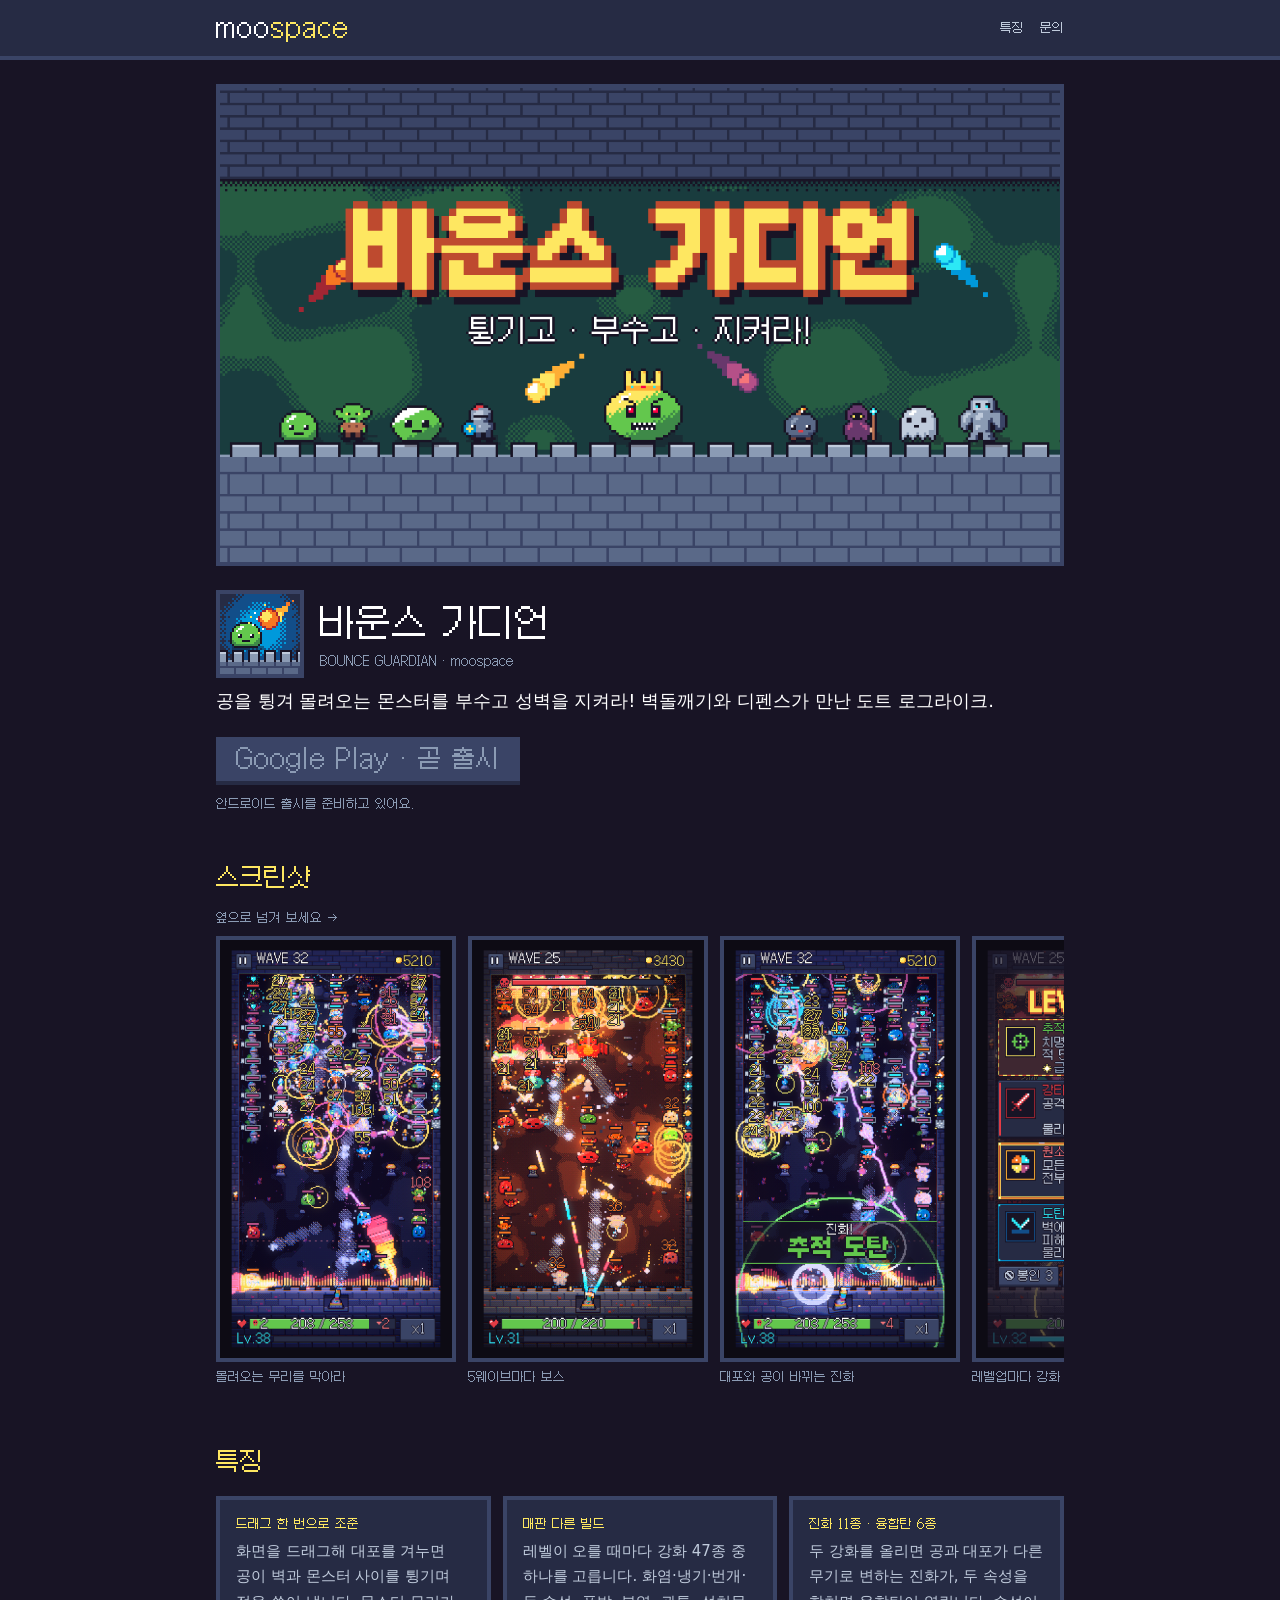
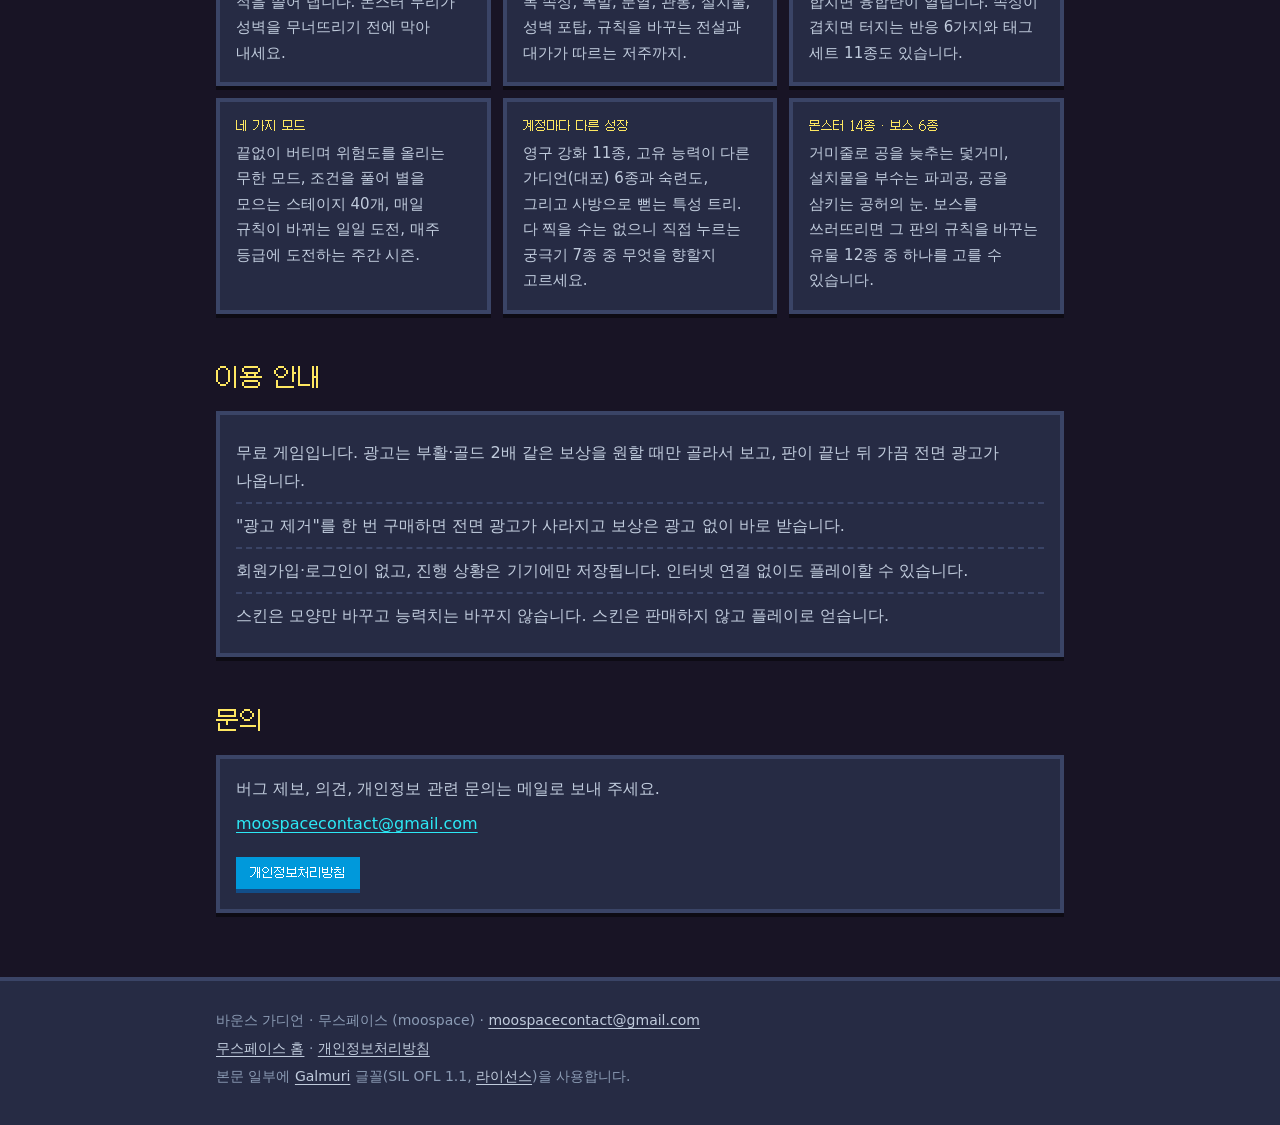
==== bounce-guardian/index.html @ c6a9579c "moospace site: studio home, Bounce Guardian page, privacy policy, app-ads.txt" ====
<!doctype html>
<html lang="ko">
<head>
<meta charset="utf-8">
<meta name="viewport" content="width=device-width, initial-scale=1">
<title>바운스 가디언 · 벽돌깨기 + 디펜스 도트 로그라이크</title>
<meta name="description" content="공을 튕겨 몰려오는 몬스터를 부수고 성벽을 지켜라! 벽돌깨기와 디펜스가 만난 도트 로그라이크.">
<meta name="theme-color" content="#181425">
<link rel="canonical" href="https://moul93.github.io/bounce-guardian/">
<link rel="icon" type="image/png" href="/assets/favicon.png">
<link rel="apple-touch-icon" href="/assets/apple-touch-icon.png">
<link rel="preload" href="/fonts/Galmuri11.woff2" as="font" type="font/woff2" crossorigin>
<link rel="stylesheet" href="/assets/site.css">
<meta property="og:type" content="website">
<meta property="og:site_name" content="moospace">
<meta property="og:title" content="바운스 가디언">
<meta property="og:description" content="공을 튕겨 몰려오는 몬스터를 부수고 성벽을 지켜라! 벽돌깨기와 디펜스가 만난 도트 로그라이크.">
<meta property="og:url" content="https://moul93.github.io/bounce-guardian/">
<meta property="og:image" content="https://moul93.github.io/bounce-guardian/img/graphic.png">
<meta property="og:image:width" content="1024">
<meta property="og:image:height" content="578">
<meta property="og:image:alt" content="바운스 가디언 대표 이미지">
<meta property="og:locale" content="ko_KR">
<meta name="twitter:card" content="summary_large_image">
</head>
<body>
<header class="site-head">
  <div class="wrap">
    <a class="brand" href="/">moo<span>space</span></a>
    <nav class="site-nav" aria-label="사이트">
      <a href="#features">특징</a>
      <a href="#contact">문의</a>
    </nav>
  </div>
</header>

<main class="wrap">
  <section class="game-hero">
    <img class="banner" src="img/graphic.png" width="1024" height="578" alt="바운스 가디언: 튕기고 · 부수고 · 지켜라! 성벽 위로 슬라임 킹과 몬스터들이 몰려온다">
    <div class="title-row">
      <img class="pixel" src="/assets/favicon.png" width="80" height="80" alt="">
      <div>
        <h1>바운스 가디언</h1>
        <p class="sub">BOUNCE GUARDIAN · moospace</p>
      </div>
    </div>
    <p class="lead">공을 튕겨 몰려오는 몬스터를 부수고 성벽을 지켜라! 벽돌깨기와 디펜스가 만난 도트 로그라이크.</p>

    <div class="btn-row">
      <!-- Google Play: when the store page is live, replace this <span> with
           <a class="btn" href="https://play.google.com/store/apps/details?id=com.moospace.bounceguardian">Google Play에서 받기</a>
           and remove the "곧 출시" note below. -->
      <span class="btn" aria-disabled="true">Google Play · 곧 출시</span>
    </div>
    <p class="store-note">안드로이드 출시를 준비하고 있어요.</p>
  </section>

  <section aria-labelledby="shots-title">
    <h2 id="shots-title">스크린샷</h2>
    <p class="shots-hint">옆으로 넘겨 보세요 →</p>
    <div class="shots">
      <figure><img src="img/shot-1-battle.png" width="720" height="1280" alt="32웨이브 전투: 융합탄과 설치물, 화염 방사기가 몬스터 무리를 막는다"><figcaption>몰려오는 무리를 막아라</figcaption></figure>
      <figure><img src="img/shot-2-boss.png" width="720" height="1280" alt="보스전: 용암 드레이크와 3연장포"><figcaption>5웨이브마다 보스</figcaption></figure>
      <figure><img src="img/shot-7-evolution.png" width="720" height="1280" alt="진화 획득 연출" loading="lazy"><figcaption>대포와 공이 바뀌는 진화</figcaption></figure>
      <figure><img src="img/shot-3-levelup.png" width="720" height="1280" alt="레벨업 강화 카드: 진화·전설·희귀" loading="lazy"><figcaption>레벨업마다 강화 선택</figcaption></figure>
      <figure><img src="img/shot-4-tree.png" width="720" height="1280" alt="특성 트리 화면" loading="lazy"><figcaption>방향을 고르는 특성 트리</figcaption></figure>
      <figure><img src="img/shot-5-stages.png" width="720" height="1280" alt="스테이지 목록 화면" loading="lazy"><figcaption>스테이지 40개</figcaption></figure>
      <figure><img src="img/shot-8-guardian.png" width="720" height="1280" alt="가디언 목록 화면" loading="lazy"><figcaption>가디언 6종</figcaption></figure>
      <figure><img src="img/shot-6-home.png" width="720" height="1280" alt="홈 화면" loading="lazy"><figcaption>홈</figcaption></figure>
    </div>
  </section>

  <section id="features" aria-labelledby="features-title">
    <h2 id="features-title">특징</h2>
    <div class="features">
      <div class="panel">
        <h3>드래그 한 번으로 조준</h3>
        <p>화면을 드래그해 대포를 겨누면 공이 벽과 몬스터 사이를 튕기며 적을 쓸어 냅니다. 몬스터 무리가 성벽을 무너뜨리기 전에 막아 내세요.</p>
      </div>
      <div class="panel">
        <h3>매판 다른 빌드</h3>
        <p>레벨이 오를 때마다 강화 47종 중 하나를 고릅니다. 화염·냉기·번개·독 속성, 폭발, 분열, 관통, 설치물, 성벽 포탑, 규칙을 바꾸는 전설과 대가가 따르는 저주까지.</p>
      </div>
      <div class="panel">
        <h3>진화 11종 · 융합탄 6종</h3>
        <p>두 강화를 올리면 공과 대포가 다른 무기로 변하는 진화가, 두 속성을 합치면 융합탄이 열립니다. 속성이 겹치면 터지는 반응 6가지와 태그 세트 11종도 있습니다.</p>
      </div>
      <div class="panel">
        <h3>네 가지 모드</h3>
        <p>끝없이 버티며 위험도를 올리는 무한 모드, 조건을 풀어 별을 모으는 스테이지 40개, 매일 규칙이 바뀌는 일일 도전, 매주 등급에 도전하는 주간 시즌.</p>
      </div>
      <div class="panel">
        <h3>계정마다 다른 성장</h3>
        <p>영구 강화 11종, 고유 능력이 다른 가디언(대포) 6종과 숙련도, 그리고 사방으로 뻗는 특성 트리. 다 찍을 수는 없으니 직접 누르는 궁극기 7종 중 무엇을 향할지 고르세요.</p>
      </div>
      <div class="panel">
        <h3>몬스터 14종 · 보스 6종</h3>
        <p>거미줄로 공을 늦추는 덫거미, 설치물을 부수는 파괴공, 공을 삼키는 공허의 눈. 보스를 쓰러뜨리면 그 판의 규칙을 바꾸는 유물 12종 중 하나를 고를 수 있습니다.</p>
      </div>
    </div>

    <h2>이용 안내</h2>
    <div class="panel">
      <ul class="facts">
        <li>무료 게임입니다. 광고는 부활·골드 2배 같은 보상을 원할 때만 골라서 보고, 판이 끝난 뒤 가끔 전면 광고가 나옵니다.</li>
        <li>"광고 제거"를 한 번 구매하면 전면 광고가 사라지고 보상은 광고 없이 바로 받습니다.</li>
        <li>회원가입·로그인이 없고, 진행 상황은 기기에만 저장됩니다. 인터넷 연결 없이도 플레이할 수 있습니다.</li>
        <li>스킨은 모양만 바꾸고 능력치는 바꾸지 않습니다. 스킨은 판매하지 않고 플레이로 얻습니다.</li>
      </ul>
    </div>
  </section>

  <section id="contact" aria-labelledby="contact-title">
    <h2 id="contact-title">문의</h2>
    <div class="panel">
      <p style="margin:0">버그 제보, 의견, 개인정보 관련 문의는 메일로 보내 주세요.</p>
      <p style="margin:8px 0 0"><a href="mailto:moospacecontact@gmail.com">moospacecontact@gmail.com</a></p>
      <div class="btn-row">
        <a class="btn blue small" href="privacy.html">개인정보처리방침</a>
      </div>
    </div>
  </section>
</main>

<footer class="site-foot">
  <div class="wrap">
    <p>바운스 가디언 · 무스페이스 (moospace) · <a href="mailto:moospacecontact@gmail.com">moospacecontact@gmail.com</a></p>
    <p><a href="/">무스페이스 홈</a> · <a href="privacy.html">개인정보처리방침</a></p>
    <p>본문 일부에 <a href="https://github.com/quiple/galmuri">Galmuri</a> 글꼴(SIL OFL 1.1, <a href="/fonts/OFL.txt">라이선스</a>)을 사용합니다.</p>
  </div>
</footer>
</body>
</html>
---- assets/site.css ----
/* moospace site: one stylesheet for every page.
   Colours are from the Endesga 32 palette the games use (src/gfx/sprites.ts PAL).
   Galmuri11 is a 12px bitmap design: use it at 12 / 24 / 36px so its pixels stay on the grid. */

@font-face {
  font-family: 'Galmuri11';
  src: url('/fonts/Galmuri11.woff2') format('woff2');
  font-weight: 400;
  font-display: swap;
}

:root {
  color-scheme: dark;
  --ink: #181425;      /* K */
  --panel: #262b44;    /* k */
  --edge: #3a4466;     /* n */
  --dim: #8b9bb4;      /* s */
  --text: #c0cbdc;     /* l */
  --white: #ffffff;    /* W */
  --gold: #fee761;     /* Y */
  --orange: #feae34;   /* y */
  --rust: #be4a2f;     /* o */
  --cyan: #2ce8f5;     /* T */
  --blue: #0099db;     /* B */
  --navy: #124e89;     /* b */
  --green: #63c74d;    /* G */
  --pixel: 'Galmuri11', ui-monospace, monospace;
  --body: system-ui, -apple-system, 'Segoe UI', 'Apple SD Gothic Neo', 'Malgun Gothic', sans-serif;
}

* { box-sizing: border-box; }

html { -webkit-text-size-adjust: 100%; }

body {
  margin: 0;
  background: var(--ink);
  color: var(--text);
  font: 16px/1.7 var(--body);
  word-break: keep-all;
  overflow-wrap: anywhere;
}

img { max-width: 100%; height: auto; }
/* Only for images drawn at a whole multiple of their pixel grid (icons). Screenshots and banners
   are shown smaller than their files, where nearest-neighbour sampling would chew up the pixels. */
.pixel, img.pixel { image-rendering: pixelated; image-rendering: crisp-edges; }

a { color: var(--cyan); text-underline-offset: 3px; }
a:hover { color: var(--white); }
a:focus-visible, .btn:focus-visible { outline: 2px solid var(--gold); outline-offset: 2px; }

.wrap { max-width: 880px; margin: 0 auto; padding: 0 16px; }

/* ---- header / footer */
.site-head {
  border-bottom: 4px solid var(--edge);
  background: var(--panel);
}
.site-head .wrap { display: flex; align-items: center; justify-content: space-between; gap: 12px; height: 56px; }
.brand { font: 24px/1 var(--pixel); color: var(--white); text-decoration: none; letter-spacing: 1px; }
.brand span { color: var(--gold); }
.site-nav { display: flex; gap: 16px; font: 12px/1 var(--pixel); }
.site-nav a { color: var(--text); text-decoration: none; }
.site-nav a:hover { color: var(--gold); }

.site-foot {
  margin-top: 64px;
  border-top: 4px solid var(--edge);
  background: var(--panel);
  padding: 24px 0 32px;
  font-size: 14px;
  color: var(--dim);
}
.site-foot p { margin: 4px 0; }
.site-foot a { color: var(--text); }

/* ---- headings */
h1, h2, h3, .pixel-text { font-family: var(--pixel); font-weight: 400; line-height: 1.4; }
h1 { font-size: 36px; color: var(--white); margin: 0 0 8px; }
h2 { font-size: 24px; color: var(--gold); margin: 48px 0 16px; }
h3 { font-size: 24px; color: var(--white); margin: 0 0 8px; }
@media (max-width: 420px) { h1 { font-size: 24px; } }

.lead { font-size: 18px; color: var(--white); margin: 8px 0 0; }
.muted { color: var(--dim); }

/* ---- panels: square corners with a stepped pixel edge */
.panel {
  background: var(--panel);
  border: 4px solid var(--edge);
  box-shadow: 0 4px 0 0 #0d0b14;
  padding: 16px;
}

/* ---- buttons, like the game's (flat colour, darker bottom edge) */
.btn {
  display: inline-flex; align-items: center; justify-content: center; gap: 8px;
  min-height: 48px; padding: 0 20px;
  font: 12px/1 var(--pixel); font-size: 24px;
  color: var(--ink); background: var(--orange);
  border: 0; border-bottom: 4px solid var(--rust);
  text-decoration: none;
}
.btn:hover { color: var(--ink); filter: brightness(1.08); }
.btn.blue { background: var(--blue); color: var(--white); border-bottom-color: var(--navy); }
.btn.small { font-size: 12px; min-height: 36px; padding: 0 14px; }
.btn[aria-disabled='true'] { background: var(--edge); color: var(--dim); border-bottom-color: #262b44; cursor: default; filter: none; }
.btn-row { display: flex; flex-wrap: wrap; gap: 12px; margin-top: 20px; }

/* ---- studio home */
.hero-studio { padding: 48px 0 8px; }
.games { display: grid; gap: 16px; grid-template-columns: repeat(auto-fill, minmax(min(100%, 340px), 1fr)); }
.game-card { display: flex; flex-direction: column; padding: 0; text-decoration: none; color: var(--text); }
.game-card:hover { border-color: var(--blue); color: var(--text); }
.game-card img { display: block; width: 100%; aspect-ratio: 1024 / 578; object-fit: cover; border-bottom: 4px solid var(--edge); }
.game-card .body { padding: 14px 16px 16px; }
.game-card h3 { margin-bottom: 4px; }
.game-card p { margin: 0; font-size: 15px; }
.tag { display: inline-block; margin-top: 10px; font: 12px/1 var(--pixel); color: var(--ink); background: var(--green); padding: 4px 6px; }

/* ---- game page */
.game-hero { padding: 24px 0 0; }
.game-hero .banner { display: block; width: 100%; border: 4px solid var(--edge); }
.title-row { display: flex; align-items: center; gap: 16px; margin-top: 24px; }
.title-row img { width: 88px; height: 88px; border: 4px solid var(--edge); flex: none; }
.title-row h1 { margin: 0; }
.title-row .sub { font: 12px/1.4 var(--pixel); color: var(--dim); margin: 4px 0 0; }

.store-note { font: 12px/1.6 var(--pixel); color: var(--dim); margin: 10px 0 0; }

.shots {
  display: grid; grid-auto-flow: column; grid-auto-columns: min(62%, 240px);
  gap: 12px; overflow-x: auto; padding: 4px 0 12px;
  scroll-snap-type: x mandatory; -webkit-overflow-scrolling: touch;
}
.shots figure { margin: 0; scroll-snap-align: start; }
.shots img { display: block; width: 100%; aspect-ratio: 720 / 1280; border: 4px solid var(--edge); background: var(--panel); }
.shots figcaption { font: 12px/1.5 var(--pixel); color: var(--dim); margin-top: 6px; }
.shots-hint { font: 12px/1 var(--pixel); color: var(--dim); margin: 0 0 8px; }

.features { display: grid; gap: 12px; grid-template-columns: repeat(auto-fill, minmax(min(100%, 260px), 1fr)); }
.features .panel h3 { font-size: 12px; color: var(--gold); margin-bottom: 6px; }
.features .panel p { margin: 0; font-size: 15px; }

.facts { margin: 0; padding: 0; list-style: none; }
.facts li { padding: 8px 0; border-bottom: 2px dashed var(--edge); }
.facts li:last-child { border-bottom: 0; }

/* ---- documents (privacy policy) */
.doc { max-width: 720px; }
.doc h1 { font-size: 24px; margin-top: 40px; }
.doc h2 { font-size: 16px; font-family: var(--body); font-weight: 700; color: var(--white); margin: 32px 0 8px; }
.doc .meta { color: var(--dim); font-size: 14px; }
.doc hr { border: 0; border-top: 4px solid var(--edge); margin: 48px 0; }
.doc ul { padding-left: 1.3em; }
.crumb { font: 12px/1 var(--pixel); margin: 24px 0 0; }
.crumb a { color: var(--dim); text-decoration: none; }
.crumb a:hover { color: var(--gold); }

/* ---- 404 */
.lost { text-align: center; padding: 72px 0 24px; }
.lost .big { font: 36px/1 var(--pixel); color: var(--gold); font-size: 72px; margin: 0; }
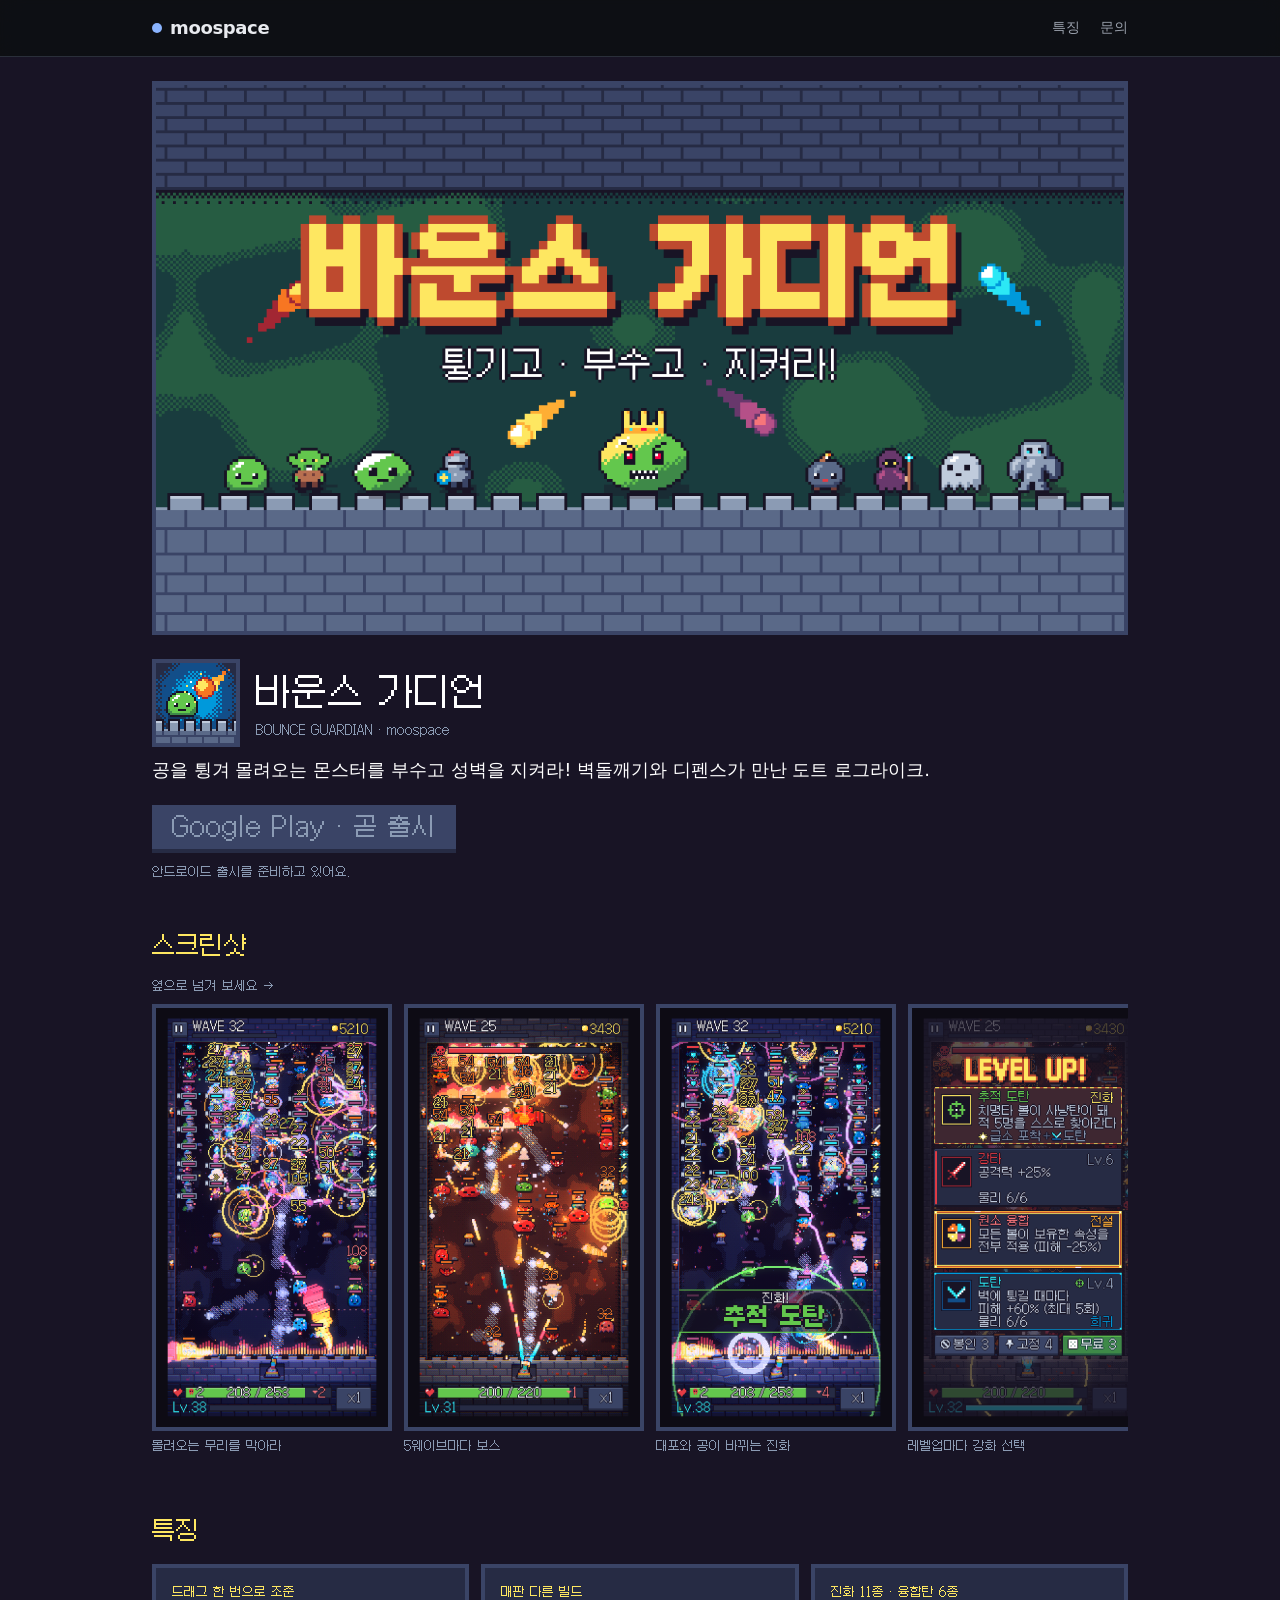
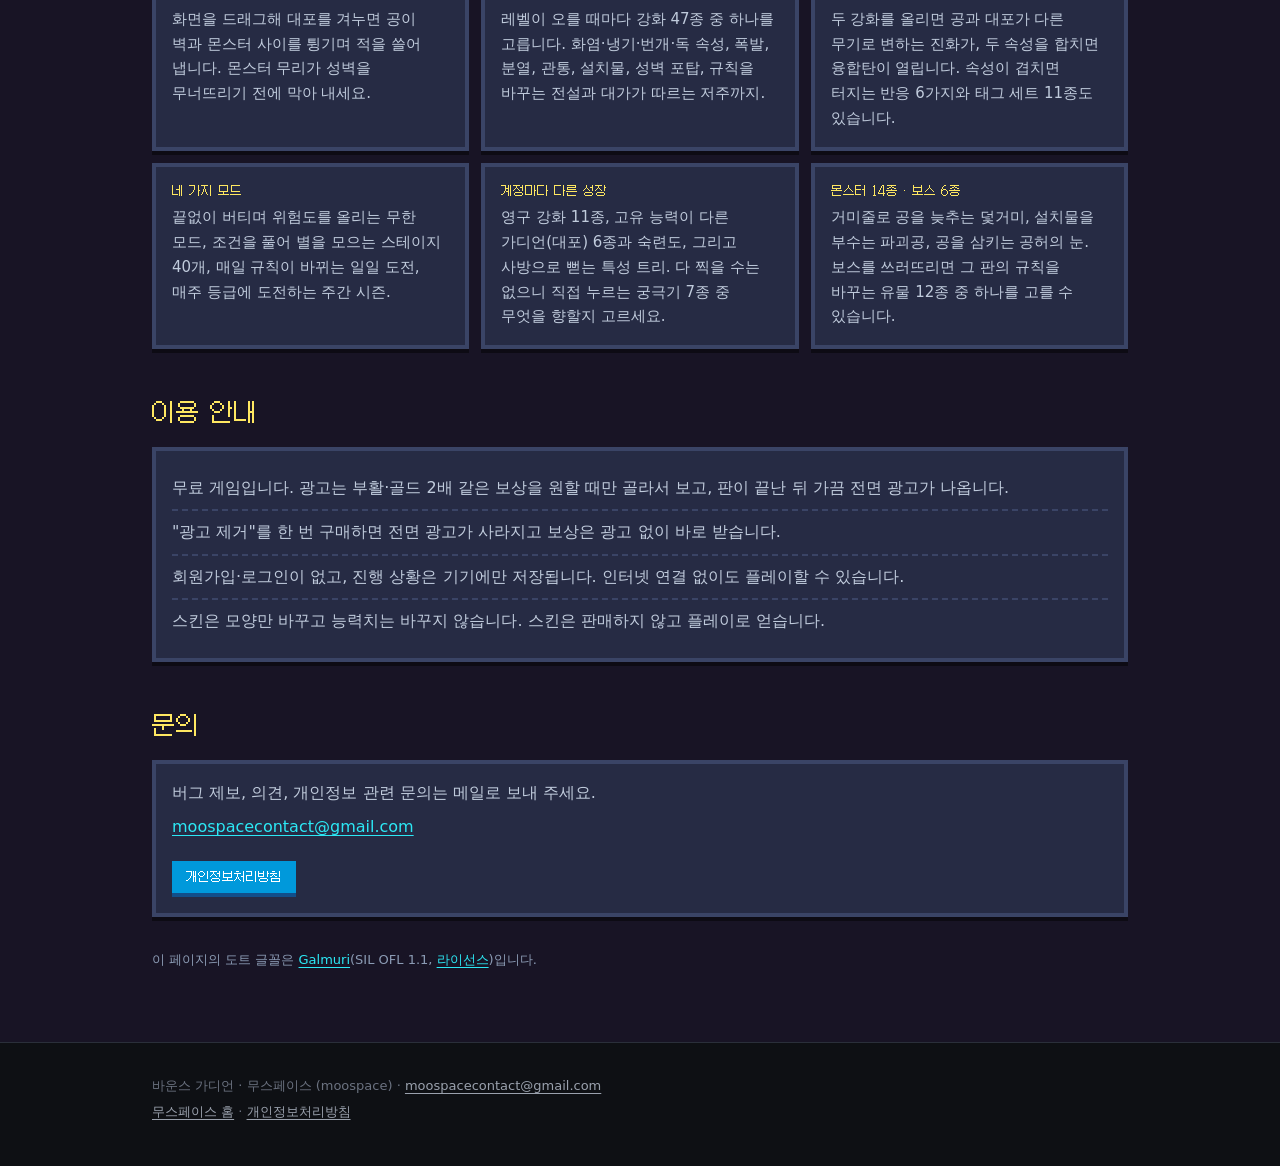
==== commit 951e62c5: "Neutral studio home; Bounce Guardian keeps its pixel style (game.css)" ====
--- a/bounce-guardian/index.html
+++ b/bounce-guardian/index.html
@@ -7,10 +7,11 @@
 <meta name="description" content="공을 튕겨 몰려오는 몬스터를 부수고 성벽을 지켜라! 벽돌깨기와 디펜스가 만난 도트 로그라이크.">
 <meta name="theme-color" content="#181425">
 <link rel="canonical" href="https://moul93.github.io/bounce-guardian/">
-<link rel="icon" type="image/png" href="/assets/favicon.png">
-<link rel="apple-touch-icon" href="/assets/apple-touch-icon.png">
-<link rel="preload" href="/fonts/Galmuri11.woff2" as="font" type="font/woff2" crossorigin>
+<link rel="icon" type="image/png" href="/bounce-guardian/img/icon-80.png">
+<link rel="apple-touch-icon" href="/bounce-guardian/img/icon-160.png">
+<link rel="preload" href="/bounce-guardian/fonts/Galmuri11.woff2" as="font" type="font/woff2" crossorigin>
 <link rel="stylesheet" href="/assets/site.css">
+<link rel="stylesheet" href="/bounce-guardian/game.css">
 <meta property="og:type" content="website">
 <meta property="og:site_name" content="moospace">
 <meta property="og:title" content="바운스 가디언">
@@ -26,7 +27,7 @@
 <body>
 <header class="site-head">
   <div class="wrap">
-    <a class="brand" href="/">moo<span>space</span></a>
+    <a class="brand" href="/">moospace</a>
     <nav class="site-nav" aria-label="사이트">
       <a href="#features">특징</a>
       <a href="#contact">문의</a>
@@ -34,11 +35,12 @@
   </div>
 </header>
 
-<main class="wrap">
+<main class="game bounce">
+<div class="wrap">
   <section class="game-hero">
     <img class="banner" src="img/graphic.png" width="1024" height="578" alt="바운스 가디언: 튕기고 · 부수고 · 지켜라! 성벽 위로 슬라임 킹과 몬스터들이 몰려온다">
     <div class="title-row">
-      <img class="pixel" src="/assets/favicon.png" width="80" height="80" alt="">
+      <img class="pixel" src="img/icon-80.png" width="80" height="80" alt="">
       <div>
         <h1>바운스 가디언</h1>
         <p class="sub">BOUNCE GUARDIAN · moospace</p>
@@ -120,13 +122,15 @@
       </div>
     </div>
   </section>
+
+  <p class="credit">이 페이지의 도트 글꼴은 <a href="https://github.com/quiple/galmuri">Galmuri</a>(SIL OFL 1.1, <a href="fonts/OFL.txt">라이선스</a>)입니다.</p>
+</div>
 </main>
 
 <footer class="site-foot">
   <div class="wrap">
     <p>바운스 가디언 · 무스페이스 (moospace) · <a href="mailto:moospacecontact@gmail.com">moospacecontact@gmail.com</a></p>
     <p><a href="/">무스페이스 홈</a> · <a href="privacy.html">개인정보처리방침</a></p>
-    <p>본문 일부에 <a href="https://github.com/quiple/galmuri">Galmuri</a> 글꼴(SIL OFL 1.1, <a href="/fonts/OFL.txt">라이선스</a>)을 사용합니다.</p>
   </div>
 </footer>
 </body>
--- a/assets/site.css
+++ b/assets/site.css
@@ -1,31 +1,24 @@
-/* moospace site: one stylesheet for every page.
-   Colours are from the Endesga 32 palette the games use (src/gfx/sprites.ts PAL).
-   Galmuri11 is a 12px bitmap design: use it at 12 / 24 / 36px so its pixels stay on the grid. */
+/* moospace studio site: the shared, game-neutral stylesheet.
+   Every page loads this one. It styles the studio chrome (header, footer), the home page,
+   plain documents and the 404 page, and stays out of any one game's look so games with
+   different genres and art styles sit on it equally.
 
-@font-face {
-  font-family: 'Galmuri11';
-  src: url('/fonts/Galmuri11.woff2') format('woff2');
-  font-weight: 400;
-  font-display: swap;
-}
+   A game page adds its own stylesheet (e.g. /bounce-guardian/game.css) and scopes every rule
+   under its <main class="game …"> so it never restyles the shared header and footer.
+   No web fonts here: the system sans-serif keeps the home page light. */
 
 :root {
   color-scheme: dark;
-  --ink: #181425;      /* K */
-  --panel: #262b44;    /* k */
-  --edge: #3a4466;     /* n */
-  --dim: #8b9bb4;      /* s */
-  --text: #c0cbdc;     /* l */
-  --white: #ffffff;    /* W */
-  --gold: #fee761;     /* Y */
-  --orange: #feae34;   /* y */
-  --rust: #be4a2f;     /* o */
-  --cyan: #2ce8f5;     /* T */
-  --blue: #0099db;     /* B */
-  --navy: #124e89;     /* b */
-  --green: #63c74d;    /* G */
-  --pixel: 'Galmuri11', ui-monospace, monospace;
-  --body: system-ui, -apple-system, 'Segoe UI', 'Apple SD Gothic Neo', 'Malgun Gothic', sans-serif;
+  --bg: #0e1014;
+  --surface: #161920;
+  --surface-2: #1d212a;
+  --line: #2a2f3a;
+  --text: #e8eaef;
+  --muted: #9aa1ad;
+  --faint: #6b7280;
+  --accent: #8ab4ff;
+  --radius: 14px;
+  --sans: system-ui, -apple-system, 'Segoe UI', 'Apple SD Gothic Neo', 'Malgun Gothic', 'Noto Sans KR', sans-serif;
 }
 
 * { box-sizing: border-box; }
@@ -34,130 +27,123 @@
 
 body {
   margin: 0;
-  background: var(--ink);
+  background: var(--bg);
   color: var(--text);
-  font: 16px/1.7 var(--body);
+  font: 16px/1.65 var(--sans);
   word-break: keep-all;
   overflow-wrap: anywhere;
+  -webkit-font-smoothing: antialiased;
 }
 
 img { max-width: 100%; height: auto; }
-/* Only for images drawn at a whole multiple of their pixel grid (icons). Screenshots and banners
-   are shown smaller than their files, where nearest-neighbour sampling would chew up the pixels. */
-.pixel, img.pixel { image-rendering: pixelated; image-rendering: crisp-edges; }
 
-a { color: var(--cyan); text-underline-offset: 3px; }
-a:hover { color: var(--white); }
-a:focus-visible, .btn:focus-visible { outline: 2px solid var(--gold); outline-offset: 2px; }
+a { color: var(--accent); text-underline-offset: 3px; }
+a:hover { color: var(--text); }
+:focus-visible { outline: 2px solid var(--accent); outline-offset: 3px; border-radius: 4px; }
 
-.wrap { max-width: 880px; margin: 0 auto; padding: 0 16px; }
+.wrap { max-width: 1040px; margin: 0 auto; padding: 0 16px; }
+@media (min-width: 720px) { .wrap { padding: 0 32px; } }
 
-/* ---- header / footer */
+/* ---- studio header / footer (shared by every page, including game pages) */
 .site-head {
-  border-bottom: 4px solid var(--edge);
-  background: var(--panel);
+  position: sticky; top: 0; z-index: 10;
+  background: rgba(14, 16, 20, 0.86);
+  -webkit-backdrop-filter: saturate(1.4) blur(12px);
+  backdrop-filter: saturate(1.4) blur(12px);
+  border-bottom: 1px solid var(--line);
 }
-.site-head .wrap { display: flex; align-items: center; justify-content: space-between; gap: 12px; height: 56px; }
-.brand { font: 24px/1 var(--pixel); color: var(--white); text-decoration: none; letter-spacing: 1px; }
-.brand span { color: var(--gold); }
-.site-nav { display: flex; gap: 16px; font: 12px/1 var(--pixel); }
-.site-nav a { color: var(--text); text-decoration: none; }
-.site-nav a:hover { color: var(--gold); }
+.site-head .wrap { display: flex; align-items: center; justify-content: space-between; gap: 16px; height: 56px; }
+.brand {
+  display: inline-flex; align-items: center; gap: 8px;
+  color: var(--text); text-decoration: none;
+  font-weight: 700; font-size: 18px; letter-spacing: -0.02em;
+}
+.brand::before { content: ''; width: 10px; height: 10px; border-radius: 50%; background: var(--accent); }
+.brand:hover { color: var(--text); }
+.site-nav { display: flex; gap: 20px; font-size: 14px; }
+.site-nav a { color: var(--muted); text-decoration: none; }
+.site-nav a:hover { color: var(--text); }
 
 .site-foot {
-  margin-top: 64px;
-  border-top: 4px solid var(--edge);
-  background: var(--panel);
-  padding: 24px 0 32px;
-  font-size: 14px;
-  color: var(--dim);
+  margin-top: 80px;
+  border-top: 1px solid var(--line);
+  padding: 28px 0 40px;
+  font-size: 13px;
+  color: var(--faint);
+  background: var(--bg);
 }
 .site-foot p { margin: 4px 0; }
-.site-foot a { color: var(--text); }
+.site-foot a { color: var(--muted); }
+.site-foot a:hover { color: var(--text); }
 
-/* ---- headings */
-h1, h2, h3, .pixel-text { font-family: var(--pixel); font-weight: 400; line-height: 1.4; }
-h1 { font-size: 36px; color: var(--white); margin: 0 0 8px; }
-h2 { font-size: 24px; color: var(--gold); margin: 48px 0 16px; }
-h3 { font-size: 24px; color: var(--white); margin: 0 0 8px; }
-@media (max-width: 420px) { h1 { font-size: 24px; } }
+/* ---- type */
+h1, h2, h3 { line-height: 1.25; letter-spacing: -0.02em; margin: 0; }
+.section-title { font-size: 22px; font-weight: 700; margin: 64px 0 20px; }
 
-.lead { font-size: 18px; color: var(--white); margin: 8px 0 0; }
-.muted { color: var(--dim); }
+/* ---- buttons */
+.btn {
+  display: inline-flex; align-items: center; justify-content: center; gap: 8px;
+  min-height: 44px; padding: 0 18px; border-radius: 10px;
+  background: var(--text); color: var(--bg);
+  font-weight: 600; font-size: 15px; text-decoration: none;
+}
+.btn:hover { color: var(--bg); background: #fff; }
+.btn.ghost { background: transparent; color: var(--text); border: 1px solid var(--line); }
+.btn.ghost:hover { background: var(--surface-2); color: var(--text); }
+.btn-row { display: flex; flex-wrap: wrap; gap: 10px; margin-top: 24px; }
 
-/* ---- panels: square corners with a stepped pixel edge */
-.panel {
-  background: var(--panel);
-  border: 4px solid var(--edge);
-  box-shadow: 0 4px 0 0 #0d0b14;
-  padding: 16px;
+/* ---- studio home */
+.hero { padding: 72px 0 8px; }
+.hero h1 { font-size: clamp(34px, 8vw, 52px); font-weight: 800; }
+.hero p { font-size: 18px; color: var(--muted); margin: 14px 0 0; max-width: 34em; }
+
+/* Game grid. The key art is the card's subject.
+   1 game: one wide feature card. 2 or 4: side by side. 3 (any odd count): the first is featured
+   and the rest pair up. Phones: one column. */
+.games { display: grid; gap: 20px; grid-template-columns: 1fr; }
+
+.game-card {
+  display: flex; flex-direction: column;
+  background: var(--surface);
+  border: 1px solid var(--line);
+  border-radius: var(--radius);
+  overflow: hidden;
+  color: var(--text); text-decoration: none;
+  transition: transform 0.18s ease, border-color 0.18s ease;
+}
+.game-card:hover { color: var(--text); border-color: #3b4252; transform: translateY(-2px); }
+.game-card .art { display: block; width: 100%; aspect-ratio: 16 / 9; object-fit: cover; background: var(--surface-2); }
+.game-card .body { padding: 18px 20px 20px; display: flex; flex-direction: column; gap: 8px; }
+.game-card h3 { font-size: 20px; font-weight: 700; }
+.game-card p { margin: 0; color: var(--muted); font-size: 15px; }
+.game-card .more { margin-top: 4px; font-size: 14px; font-weight: 600; color: var(--accent); }
+
+@media (min-width: 720px) {
+  .games { grid-template-columns: 1fr 1fr; gap: 24px; }
+  .games > .game-card:first-child:nth-last-child(odd) { grid-column: 1 / -1; flex-direction: row; }
+  .games > .game-card:first-child:nth-last-child(odd) .art { width: 60%; flex: none; aspect-ratio: auto; min-height: 300px; }
+  .games > .game-card:first-child:nth-last-child(odd) .body { padding: 32px; justify-content: center; }
+  .games > .game-card:first-child:nth-last-child(odd) h3 { font-size: 26px; }
 }
 
-/* ---- buttons, like the game's (flat colour, darker bottom edge) */
-.btn {
-  display: inline-flex; align-items: center; justify-content: center; gap: 8px;
-  min-height: 48px; padding: 0 20px;
-  font: 12px/1 var(--pixel); font-size: 24px;
-  color: var(--ink); background: var(--orange);
-  border: 0; border-bottom: 4px solid var(--rust);
-  text-decoration: none;
-}
-.btn:hover { color: var(--ink); filter: brightness(1.08); }
-.btn.blue { background: var(--blue); color: var(--white); border-bottom-color: var(--navy); }
-.btn.small { font-size: 12px; min-height: 36px; padding: 0 14px; }
-.btn[aria-disabled='true'] { background: var(--edge); color: var(--dim); border-bottom-color: #262b44; cursor: default; filter: none; }
-.btn-row { display: flex; flex-wrap: wrap; gap: 12px; margin-top: 20px; }
+.chips { display: flex; flex-wrap: wrap; gap: 6px; margin: 0; padding: 0; list-style: none; }
+.chips li { font-size: 12px; font-weight: 600; color: var(--muted); border: 1px solid var(--line); border-radius: 999px; padding: 2px 10px; }
 
-/* ---- studio home */
-.hero-studio { padding: 48px 0 8px; }
-.games { display: grid; gap: 16px; grid-template-columns: repeat(auto-fill, minmax(min(100%, 340px), 1fr)); }
-.game-card { display: flex; flex-direction: column; padding: 0; text-decoration: none; color: var(--text); }
-.game-card:hover { border-color: var(--blue); color: var(--text); }
-.game-card img { display: block; width: 100%; aspect-ratio: 1024 / 578; object-fit: cover; border-bottom: 4px solid var(--edge); }
-.game-card .body { padding: 14px 16px 16px; }
-.game-card h3 { margin-bottom: 4px; }
-.game-card p { margin: 0; font-size: 15px; }
-.tag { display: inline-block; margin-top: 10px; font: 12px/1 var(--pixel); color: var(--ink); background: var(--green); padding: 4px 6px; }
+.contact { background: var(--surface); border: 1px solid var(--line); border-radius: var(--radius); padding: 24px; }
+.contact p { margin: 0; color: var(--muted); }
+.contact .mail { display: inline-block; margin-top: 8px; font-size: 18px; font-weight: 600; }
 
-/* ---- game page */
-.game-hero { padding: 24px 0 0; }
-.game-hero .banner { display: block; width: 100%; border: 4px solid var(--edge); }
-.title-row { display: flex; align-items: center; gap: 16px; margin-top: 24px; }
-.title-row img { width: 88px; height: 88px; border: 4px solid var(--edge); flex: none; }
-.title-row h1 { margin: 0; }
-.title-row .sub { font: 12px/1.4 var(--pixel); color: var(--dim); margin: 4px 0 0; }
-
-.store-note { font: 12px/1.6 var(--pixel); color: var(--dim); margin: 10px 0 0; }
-
-.shots {
-  display: grid; grid-auto-flow: column; grid-auto-columns: min(62%, 240px);
-  gap: 12px; overflow-x: auto; padding: 4px 0 12px;
-  scroll-snap-type: x mandatory; -webkit-overflow-scrolling: touch;
-}
-.shots figure { margin: 0; scroll-snap-align: start; }
-.shots img { display: block; width: 100%; aspect-ratio: 720 / 1280; border: 4px solid var(--edge); background: var(--panel); }
-.shots figcaption { font: 12px/1.5 var(--pixel); color: var(--dim); margin-top: 6px; }
-.shots-hint { font: 12px/1 var(--pixel); color: var(--dim); margin: 0 0 8px; }
-
-.features { display: grid; gap: 12px; grid-template-columns: repeat(auto-fill, minmax(min(100%, 260px), 1fr)); }
-.features .panel h3 { font-size: 12px; color: var(--gold); margin-bottom: 6px; }
-.features .panel p { margin: 0; font-size: 15px; }
-
-.facts { margin: 0; padding: 0; list-style: none; }
-.facts li { padding: 8px 0; border-bottom: 2px dashed var(--edge); }
-.facts li:last-child { border-bottom: 0; }
-
-/* ---- documents (privacy policy) */
+/* ---- plain documents (a game page may restyle these under its own main class) */
 .doc { max-width: 720px; }
-.doc h1 { font-size: 24px; margin-top: 40px; }
-.doc h2 { font-size: 16px; font-family: var(--body); font-weight: 700; color: var(--white); margin: 32px 0 8px; }
-.doc .meta { color: var(--dim); font-size: 14px; }
-.doc hr { border: 0; border-top: 4px solid var(--edge); margin: 48px 0; }
+.doc h1 { font-size: 26px; margin-top: 40px; }
+.doc h2 { font-size: 17px; margin: 32px 0 8px; }
+.doc .meta { color: var(--muted); font-size: 14px; }
+.doc hr { border: 0; border-top: 1px solid var(--line); margin: 48px 0; }
 .doc ul { padding-left: 1.3em; }
-.crumb { font: 12px/1 var(--pixel); margin: 24px 0 0; }
-.crumb a { color: var(--dim); text-decoration: none; }
-.crumb a:hover { color: var(--gold); }
 
 /* ---- 404 */
-.lost { text-align: center; padding: 72px 0 24px; }
-.lost .big { font: 36px/1 var(--pixel); color: var(--gold); font-size: 72px; margin: 0; }
+.lost { text-align: center; padding: 96px 0 24px; }
+.lost .code { font-size: 72px; font-weight: 800; letter-spacing: -0.04em; color: var(--faint); margin: 0; line-height: 1; }
+.lost h1 { font-size: 24px; margin-top: 16px; }
+.lost p { color: var(--muted); }
+.lost .btn-row { justify-content: center; }
--- a/bounce-guardian/game.css
+++ b/bounce-guardian/game.css
@@ -0,0 +1,113 @@
+/* Bounce Guardian pages: the game's own pixel look, on top of /assets/site.css.
+   Every rule is scoped under <main class="game bounce"> so the shared studio header and
+   footer stay neutral. Colours are the Endesga 32 palette the game uses (src/gfx/sprites.ts PAL).
+   Galmuri11 is a 12px bitmap design: use it at 12 / 24 / 36px so its pixels stay on the grid.
+   The font is loaded only by pages that link this file. */
+
+@font-face {
+  font-family: 'Galmuri11';
+  src: url('/bounce-guardian/fonts/Galmuri11.woff2') format('woff2');
+  font-weight: 400;
+  font-display: swap;
+}
+
+.bounce {
+  --ink: #181425;      /* K */
+  --panel: #262b44;    /* k */
+  --edge: #3a4466;     /* n */
+  --dim: #8b9bb4;      /* s */
+  --text: #c0cbdc;     /* l */
+  --white: #ffffff;    /* W */
+  --gold: #fee761;     /* Y */
+  --orange: #feae34;   /* y */
+  --rust: #be4a2f;     /* o */
+  --cyan: #2ce8f5;     /* T */
+  --blue: #0099db;     /* B */
+  --navy: #124e89;     /* b */
+  --green: #63c74d;    /* G */
+  --pixel: 'Galmuri11', ui-monospace, monospace;
+
+  display: block;
+  background: var(--ink);
+  color: var(--text);
+  padding-bottom: 72px;
+}
+/* the game's ink runs straight into the studio footer */
+.bounce + .site-foot { margin-top: 0; }
+
+/* Only for images drawn at a whole multiple of their pixel grid (icons). Screenshots and banners
+   are shown smaller than their files, where nearest-neighbour sampling would chew up the pixels. */
+.bounce .pixel { image-rendering: pixelated; image-rendering: crisp-edges; }
+
+.bounce a { color: var(--cyan); }
+.bounce a:hover { color: var(--white); }
+.bounce :focus-visible { outline-color: var(--gold); border-radius: 0; }
+
+/* ---- headings */
+.bounce h1, .bounce h2, .bounce h3 { font-family: var(--pixel); font-weight: 400; line-height: 1.4; letter-spacing: 0; }
+.bounce h1 { font-size: 36px; color: var(--white); margin: 0 0 8px; }
+.bounce h2 { font-size: 24px; color: var(--gold); margin: 48px 0 16px; }
+.bounce h3 { font-size: 24px; color: var(--white); margin: 0 0 8px; }
+@media (max-width: 420px) { .bounce h1 { font-size: 24px; } }
+
+.bounce .lead { font-size: 18px; color: var(--white); margin: 8px 0 0; }
+
+/* ---- panels: square corners, chunky edge */
+.bounce .panel {
+  background: var(--panel);
+  border: 4px solid var(--edge);
+  box-shadow: 0 4px 0 0 #0d0b14;
+  padding: 16px;
+}
+
+/* ---- buttons, like the game's (flat colour, darker bottom edge) */
+.bounce .btn {
+  min-height: 48px; padding: 0 20px; border-radius: 0;
+  font: 24px/1 var(--pixel);
+  color: var(--ink); background: var(--orange);
+  border: 0; border-bottom: 4px solid var(--rust);
+}
+.bounce .btn:hover { color: var(--ink); background: var(--orange); filter: brightness(1.08); }
+.bounce .btn.blue { background: var(--blue); color: var(--white); border-bottom-color: var(--navy); }
+.bounce .btn.small { font-size: 12px; min-height: 36px; padding: 0 14px; }
+.bounce .btn[aria-disabled='true'] { background: var(--edge); color: var(--dim); border-bottom-color: var(--panel); cursor: default; filter: none; }
+.bounce .btn-row { gap: 12px; margin-top: 20px; }
+
+/* ---- game page */
+.bounce .game-hero { padding: 24px 0 0; }
+.bounce .banner { display: block; width: 100%; border: 4px solid var(--edge); }
+.bounce .title-row { display: flex; align-items: center; gap: 16px; margin-top: 24px; }
+.bounce .title-row img { width: 88px; height: 88px; border: 4px solid var(--edge); flex: none; } /* 80px icon + border */
+.bounce .title-row h1 { margin: 0; }
+.bounce .title-row .sub { font: 12px/1.4 var(--pixel); color: var(--dim); margin: 4px 0 0; }
+
+.bounce .store-note { font: 12px/1.6 var(--pixel); color: var(--dim); margin: 10px 0 0; }
+
+.bounce .shots {
+  display: grid; grid-auto-flow: column; grid-auto-columns: min(62%, 240px);
+  gap: 12px; overflow-x: auto; padding: 4px 0 12px;
+  scroll-snap-type: x mandatory; -webkit-overflow-scrolling: touch;
+}
+.bounce .shots figure { margin: 0; scroll-snap-align: start; }
+.bounce .shots img { display: block; width: 100%; aspect-ratio: 720 / 1280; border: 4px solid var(--edge); background: var(--panel); }
+.bounce .shots figcaption { font: 12px/1.5 var(--pixel); color: var(--dim); margin-top: 6px; }
+.bounce .shots-hint { font: 12px/1 var(--pixel); color: var(--dim); margin: 0 0 8px; }
+
+.bounce .features { display: grid; gap: 12px; grid-template-columns: repeat(auto-fill, minmax(min(100%, 260px), 1fr)); }
+.bounce .features h3 { font-size: 12px; color: var(--gold); margin-bottom: 6px; }
+.bounce .features p { margin: 0; font-size: 15px; }
+
+.bounce .facts { margin: 0; padding: 0; list-style: none; }
+.bounce .facts li { padding: 8px 0; border-bottom: 2px dashed var(--edge); }
+.bounce .facts li:last-child { border-bottom: 0; }
+
+.bounce .credit { font-size: 13px; color: var(--dim); margin: 32px 0 0; }
+
+/* ---- the privacy policy, in the game's style */
+.bounce.doc-page .doc h1 { font-size: 24px; margin-top: 40px; }
+.bounce.doc-page .doc h2 { font: 700 16px/1.4 var(--sans); color: var(--white); margin: 32px 0 8px; }
+.bounce.doc-page .doc .meta { color: var(--dim); }
+.bounce.doc-page .doc hr { border-top: 4px solid var(--edge); }
+.bounce .crumb { font: 12px/1 var(--pixel); margin: 0; padding-top: 24px; }
+.bounce .crumb a { color: var(--dim); text-decoration: none; }
+.bounce .crumb a:hover { color: var(--gold); }
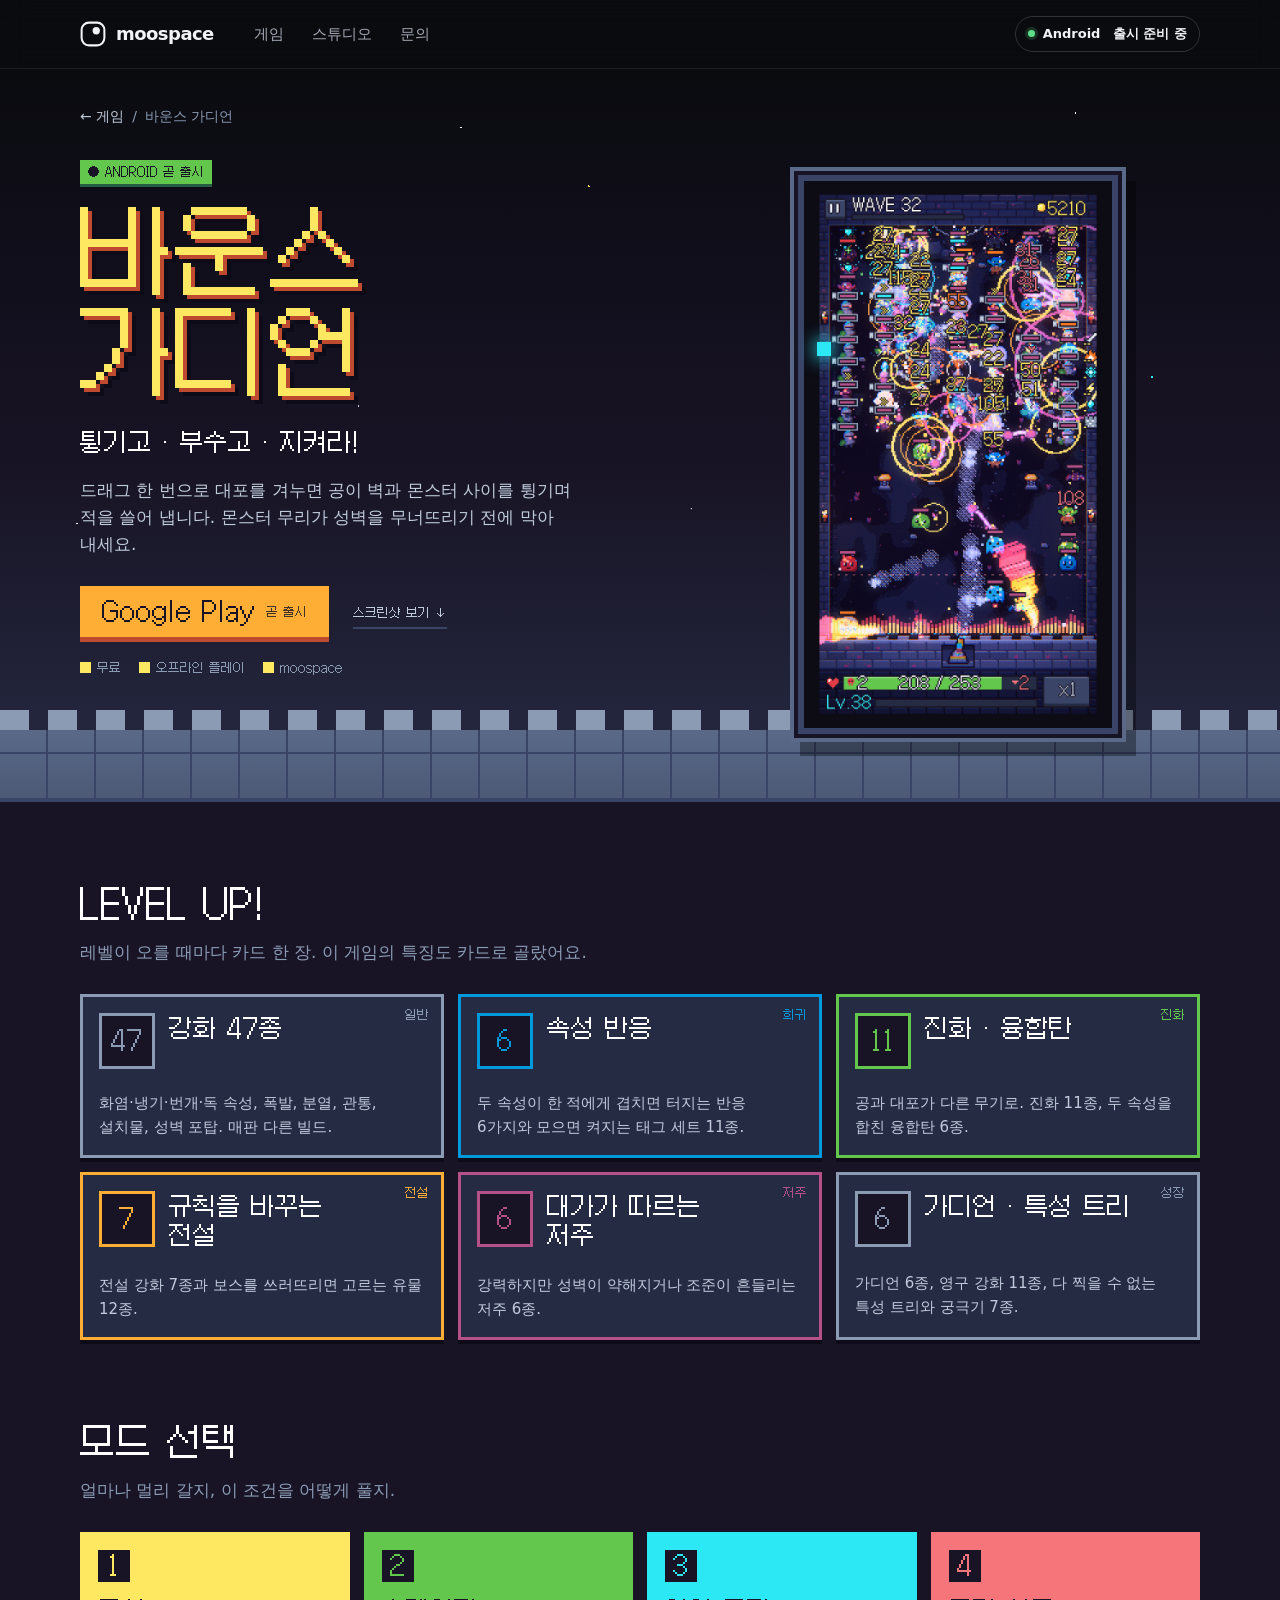
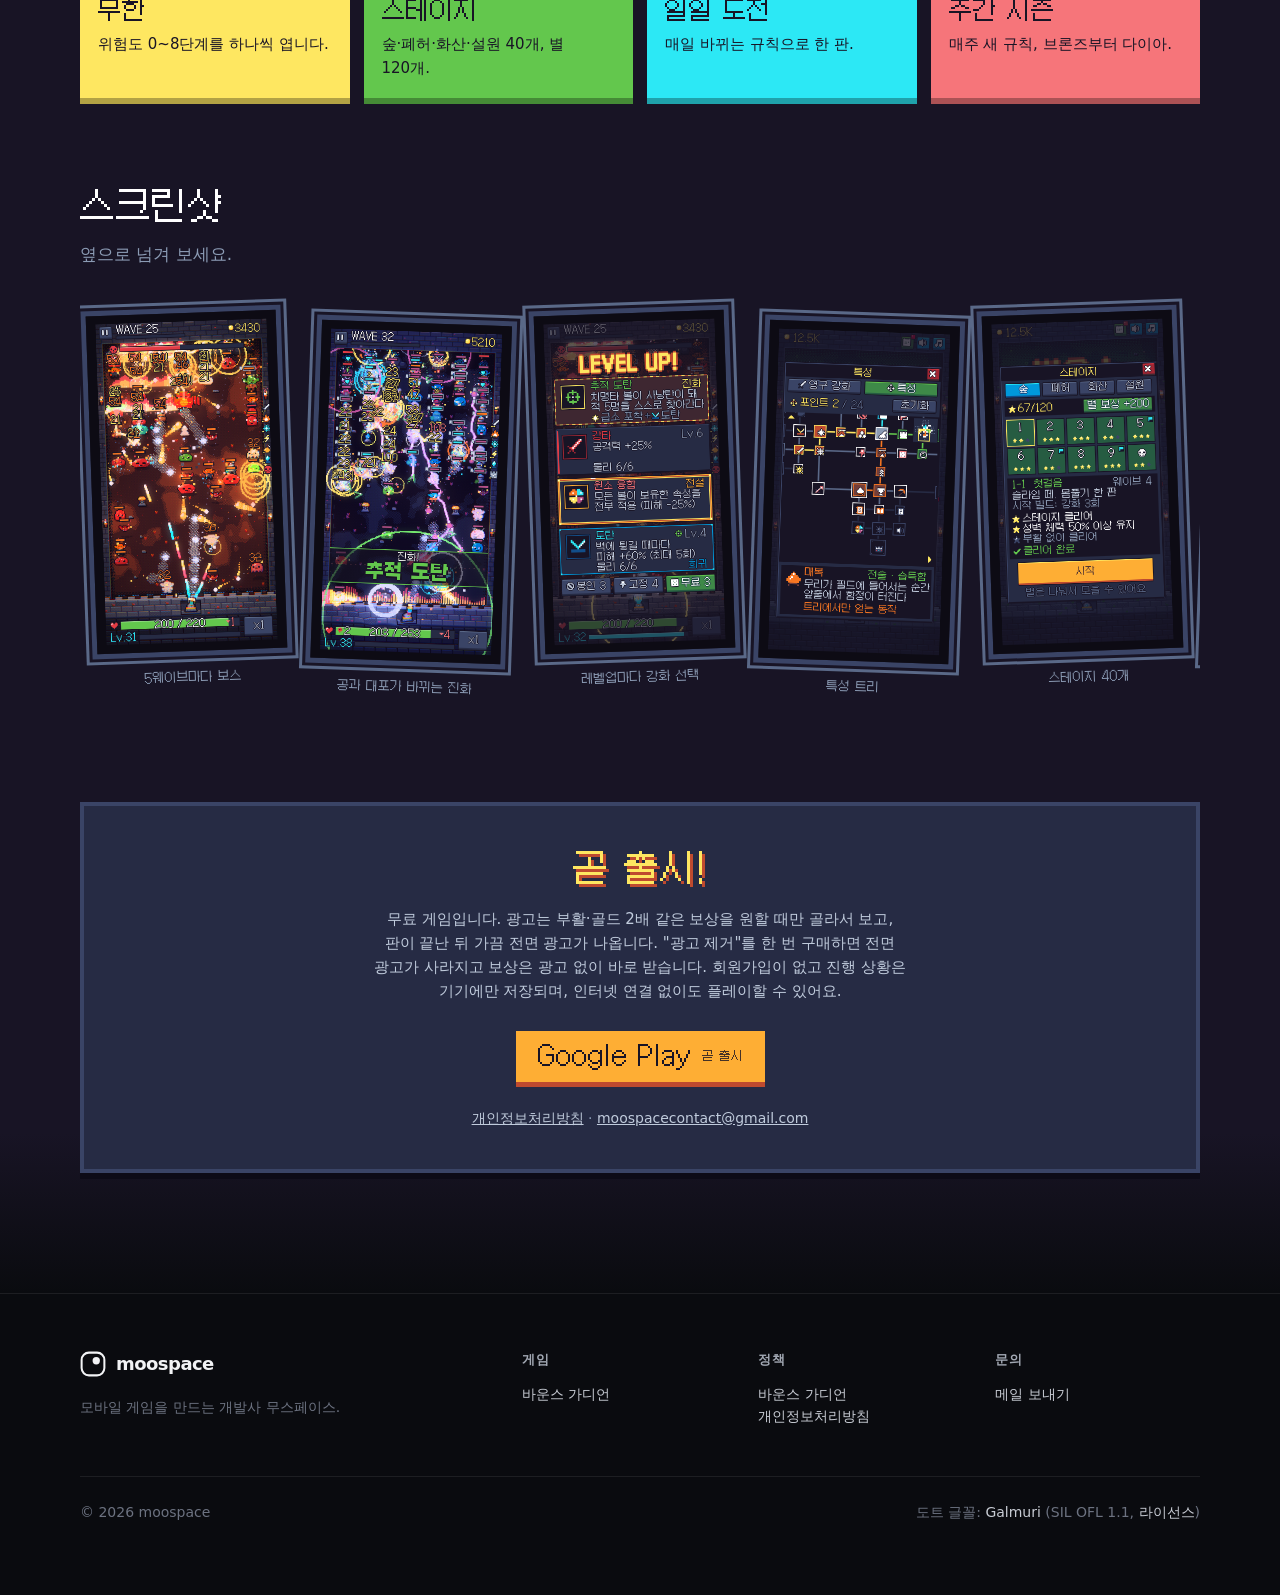
==== commit 17572031: "Studio home (spotlight) and Bounce Guardian page (game world)" ====
--- a/bounce-guardian/index.html
+++ b/bounce-guardian/index.html
@@ -5,7 +5,7 @@
 <meta name="viewport" content="width=device-width, initial-scale=1">
 <title>바운스 가디언 · 벽돌깨기 + 디펜스 도트 로그라이크</title>
 <meta name="description" content="공을 튕겨 몰려오는 몬스터를 부수고 성벽을 지켜라! 벽돌깨기와 디펜스가 만난 도트 로그라이크.">
-<meta name="theme-color" content="#181425">
+<meta name="theme-color" content="#0a0b0f">
 <link rel="canonical" href="https://moul93.github.io/bounce-guardian/">
 <link rel="icon" type="image/png" href="/bounce-guardian/img/icon-80.png">
 <link rel="apple-touch-icon" href="/bounce-guardian/img/icon-160.png">
@@ -25,112 +25,107 @@
 <meta name="twitter:card" content="summary_large_image">
 </head>
 <body>
-<header class="site-head">
+<header class="head solid">
   <div class="wrap">
-    <a class="brand" href="/">moospace</a>
-    <nav class="site-nav" aria-label="사이트">
-      <a href="#features">특징</a>
-      <a href="#contact">문의</a>
-    </nav>
+    <a class="mark" href="/"><svg viewBox="0 0 32 32" aria-hidden="true"><rect x="2" y="2" width="28" height="28" rx="9" fill="none" stroke="currentColor" stroke-width="2.5"/><circle cx="20" cy="12" r="4.5" fill="currentColor"/></svg>moospace</a>
+    <nav class="nav" aria-label="사이트"><a href="/#games">게임</a><a href="/#studio">스튜디오</a><a href="/#contact">문의</a></nav>
+    <a class="pill" href="#play"><span class="dot"></span><span class="long">Android&nbsp;</span>출시 준비 중</a>
   </div>
 </header>
 
-<main class="game bounce">
-<div class="wrap">
-  <section class="game-hero">
-    <img class="banner" src="img/graphic.png" width="1024" height="578" alt="바운스 가디언: 튕기고 · 부수고 · 지켜라! 성벽 위로 슬라임 킹과 몬스터들이 몰려온다">
-    <div class="title-row">
-      <img class="pixel" src="img/icon-80.png" width="80" height="80" alt="">
-      <div>
-        <h1>바운스 가디언</h1>
-        <p class="sub">BOUNCE GUARDIAN · moospace</p>
+<main class="bg">
+  <section class="sky">
+    <div class="wrap">
+      <p class="crumb"><a href="/">← 게임</a><span>/</span><span>바운스 가디언</span></p>
+      <div class="grid">
+        <div>
+          <span class="badge">● ANDROID 곧 출시</span>
+          <h1>바운스<br>가디언</h1>
+          <p class="sub">튕기고 · 부수고 · 지켜라!</p>
+          <p class="desc">드래그 한 번으로 대포를 겨누면 공이 벽과 몬스터 사이를 튕기며 적을 쓸어 냅니다. 몬스터 무리가 성벽을 무너뜨리기 전에 막아 내세요.</p>
+          <div class="pbtns" id="play">
+            <!-- GOOGLE PLAY: before launch this is a "coming soon" placeholder (not a link).
+                 After launch replace the <span> with the official badge, unchanged and localized (Korean),
+                 at least 28px tall with clear space of 1/4 of its height, linked to the store page:
+                 <a href="https://play.google.com/store/apps/details?id=com.moospace.bounceguardian"><img src="/bounce-guardian/img/google-play-badge.png" alt="Google Play에서 다운로드" height="56"></a>
+                 Badge files and rules: https://partnermarketinghub.withgoogle.com/brands/google-play/google-play/lockups-icons-badges/
+                 Do the same in the "곧 출시!" block below. See site/README.md. -->
+            <span class="pbtn" aria-disabled="true">Google Play <small>곧 출시</small></span>
+            <a class="jump" href="#shots">스크린샷 보기 ↓</a>
+          </div>
+          <ul class="facts"><li>무료</li><li>오프라인 플레이</li><li>moospace</li></ul>
+        </div>
+        <div class="arena" aria-hidden="true">
+          <span class="ball"></span>
+          <div class="pframe"><img src="/bounce-guardian/img/shot-1-battle.png" alt=""></div>
+        </div>
       </div>
     </div>
-    <p class="lead">공을 튕겨 몰려오는 몬스터를 부수고 성벽을 지켜라! 벽돌깨기와 디펜스가 만난 도트 로그라이크.</p>
-
-    <div class="btn-row">
-      <!-- Google Play: when the store page is live, replace this <span> with
-           <a class="btn" href="https://play.google.com/store/apps/details?id=com.moospace.bounceguardian">Google Play에서 받기</a>
-           and remove the "곧 출시" note below. -->
-      <span class="btn" aria-disabled="true">Google Play · 곧 출시</span>
-    </div>
-    <p class="store-note">안드로이드 출시를 준비하고 있어요.</p>
+    <div class="wall" aria-hidden="true"></div>
   </section>
 
-  <section aria-labelledby="shots-title">
-    <h2 id="shots-title">스크린샷</h2>
-    <p class="shots-hint">옆으로 넘겨 보세요 →</p>
-    <div class="shots">
-      <figure><img src="img/shot-1-battle.png" width="720" height="1280" alt="32웨이브 전투: 융합탄과 설치물, 화염 방사기가 몬스터 무리를 막는다"><figcaption>몰려오는 무리를 막아라</figcaption></figure>
-      <figure><img src="img/shot-2-boss.png" width="720" height="1280" alt="보스전: 용암 드레이크와 3연장포"><figcaption>5웨이브마다 보스</figcaption></figure>
-      <figure><img src="img/shot-7-evolution.png" width="720" height="1280" alt="진화 획득 연출" loading="lazy"><figcaption>대포와 공이 바뀌는 진화</figcaption></figure>
-      <figure><img src="img/shot-3-levelup.png" width="720" height="1280" alt="레벨업 강화 카드: 진화·전설·희귀" loading="lazy"><figcaption>레벨업마다 강화 선택</figcaption></figure>
-      <figure><img src="img/shot-4-tree.png" width="720" height="1280" alt="특성 트리 화면" loading="lazy"><figcaption>방향을 고르는 특성 트리</figcaption></figure>
-      <figure><img src="img/shot-5-stages.png" width="720" height="1280" alt="스테이지 목록 화면" loading="lazy"><figcaption>스테이지 40개</figcaption></figure>
-      <figure><img src="img/shot-8-guardian.png" width="720" height="1280" alt="가디언 목록 화면" loading="lazy"><figcaption>가디언 6종</figcaption></figure>
-      <figure><img src="img/shot-6-home.png" width="720" height="1280" alt="홈 화면" loading="lazy"><figcaption>홈</figcaption></figure>
-    </div>
-  </section>
+  <div class="wrap">
+    <section class="gs" aria-labelledby="f-title">
+      <h2 id="f-title">LEVEL UP!</h2>
+      <p class="lead">레벨이 오를 때마다 카드 한 장. 이 게임의 특징도 카드로 골랐어요.</p>
+      <div class="cards">
+        <div class="lv"><div class="ic">47</div><span class="rar">일반</span><h3>강화 47종</h3><p>화염·냉기·번개·독 속성, 폭발, 분열, 관통, 설치물, 성벽 포탑. 매판 다른 빌드.</p></div>
+        <div class="lv rare"><div class="ic">6</div><span class="rar">희귀</span><h3>속성 반응</h3><p>두 속성이 한 적에게 겹치면 터지는 반응 6가지와 모으면 켜지는 태그 세트 11종.</p></div>
+        <div class="lv evo"><div class="ic">11</div><span class="rar">진화</span><h3>진화 · 융합탄</h3><p>공과 대포가 다른 무기로. 진화 11종, 두 속성을 합친 융합탄 6종.</p></div>
+        <div class="lv legend"><div class="ic">7</div><span class="rar">전설</span><h3>규칙을 바꾸는 전설</h3><p>전설 강화 7종과 보스를 쓰러뜨리면 고르는 유물 12종.</p></div>
+        <div class="lv curse"><div class="ic">6</div><span class="rar">저주</span><h3>대가가 따르는 저주</h3><p>강력하지만 성벽이 약해지거나 조준이 흔들리는 저주 6종.</p></div>
+        <div class="lv"><div class="ic">6</div><span class="rar">성장</span><h3>가디언 · 특성 트리</h3><p>가디언 6종, 영구 강화 11종, 다 찍을 수 없는 특성 트리와 궁극기 7종.</p></div>
+      </div>
+    </section>
 
-  <section id="features" aria-labelledby="features-title">
-    <h2 id="features-title">특징</h2>
-    <div class="features">
-      <div class="panel">
-        <h3>드래그 한 번으로 조준</h3>
-        <p>화면을 드래그해 대포를 겨누면 공이 벽과 몬스터 사이를 튕기며 적을 쓸어 냅니다. 몬스터 무리가 성벽을 무너뜨리기 전에 막아 내세요.</p>
+    <section class="gs" aria-labelledby="m-title">
+      <h2 id="m-title">모드 선택</h2>
+      <p class="lead">얼마나 멀리 갈지, 이 조건을 어떻게 풀지.</p>
+      <div class="modes">
+        <div class="mode" style="--c:#fee761"><b>1</b><h3>무한</h3><p>위험도 0~8단계를 하나씩 엽니다.</p></div>
+        <div class="mode" style="--c:#63c74d"><b>2</b><h3>스테이지</h3><p>숲·폐허·화산·설원 40개, 별 120개.</p></div>
+        <div class="mode" style="--c:#2ce8f5"><b>3</b><h3>일일 도전</h3><p>매일 바뀌는 규칙으로 한 판.</p></div>
+        <div class="mode" style="--c:#f6757a"><b>4</b><h3>주간 시즌</h3><p>매주 새 규칙, 브론즈부터 다이아.</p></div>
       </div>
-      <div class="panel">
-        <h3>매판 다른 빌드</h3>
-        <p>레벨이 오를 때마다 강화 47종 중 하나를 고릅니다. 화염·냉기·번개·독 속성, 폭발, 분열, 관통, 설치물, 성벽 포탑, 규칙을 바꾸는 전설과 대가가 따르는 저주까지.</p>
+    </section>
+
+    <section class="gs" id="shots" aria-labelledby="s-title">
+      <h2 id="s-title">스크린샷</h2>
+      <p class="lead">옆으로 넘겨 보세요.</p>
+      <div class="shots">
+        <figure><div class="pframe"><img src="/bounce-guardian/img/shot-2-boss.png" width="720" height="1280" alt="보스전: 용암 드레이크와 3연장포"></div><figcaption>5웨이브마다 보스</figcaption></figure>
+        <figure><div class="pframe"><img src="/bounce-guardian/img/shot-7-evolution.png" width="720" height="1280" alt="진화 획득 연출" loading="lazy"></div><figcaption>공과 대포가 바뀌는 진화</figcaption></figure>
+        <figure><div class="pframe"><img src="/bounce-guardian/img/shot-3-levelup.png" width="720" height="1280" alt="레벨업 강화 카드: 진화·전설·희귀" loading="lazy"></div><figcaption>레벨업마다 강화 선택</figcaption></figure>
+        <figure><div class="pframe"><img src="/bounce-guardian/img/shot-4-tree.png" width="720" height="1280" alt="특성 트리 화면" loading="lazy"></div><figcaption>특성 트리</figcaption></figure>
+        <figure><div class="pframe"><img src="/bounce-guardian/img/shot-5-stages.png" width="720" height="1280" alt="스테이지 목록 화면" loading="lazy"></div><figcaption>스테이지 40개</figcaption></figure>
+        <figure><div class="pframe"><img src="/bounce-guardian/img/shot-8-guardian.png" width="720" height="1280" alt="가디언 목록 화면" loading="lazy"></div><figcaption>가디언 6종</figcaption></figure>
+        <figure><div class="pframe"><img src="/bounce-guardian/img/shot-6-home.png" width="720" height="1280" alt="홈 화면" loading="lazy"></div><figcaption>홈</figcaption></figure>
       </div>
-      <div class="panel">
-        <h3>진화 11종 · 융합탄 6종</h3>
-        <p>두 강화를 올리면 공과 대포가 다른 무기로 변하는 진화가, 두 속성을 합치면 융합탄이 열립니다. 속성이 겹치면 터지는 반응 6가지와 태그 세트 11종도 있습니다.</p>
-      </div>
-      <div class="panel">
-        <h3>네 가지 모드</h3>
-        <p>끝없이 버티며 위험도를 올리는 무한 모드, 조건을 풀어 별을 모으는 스테이지 40개, 매일 규칙이 바뀌는 일일 도전, 매주 등급에 도전하는 주간 시즌.</p>
-      </div>
-      <div class="panel">
-        <h3>계정마다 다른 성장</h3>
-        <p>영구 강화 11종, 고유 능력이 다른 가디언(대포) 6종과 숙련도, 그리고 사방으로 뻗는 특성 트리. 다 찍을 수는 없으니 직접 누르는 궁극기 7종 중 무엇을 향할지 고르세요.</p>
-      </div>
-      <div class="panel">
-        <h3>몬스터 14종 · 보스 6종</h3>
-        <p>거미줄로 공을 늦추는 덫거미, 설치물을 부수는 파괴공, 공을 삼키는 공허의 눈. 보스를 쓰러뜨리면 그 판의 규칙을 바꾸는 유물 12종 중 하나를 고를 수 있습니다.</p>
-      </div>
-    </div>
+    </section>
 
-    <h2>이용 안내</h2>
-    <div class="panel">
-      <ul class="facts">
-        <li>무료 게임입니다. 광고는 부활·골드 2배 같은 보상을 원할 때만 골라서 보고, 판이 끝난 뒤 가끔 전면 광고가 나옵니다.</li>
-        <li>"광고 제거"를 한 번 구매하면 전면 광고가 사라지고 보상은 광고 없이 바로 받습니다.</li>
-        <li>회원가입·로그인이 없고, 진행 상황은 기기에만 저장됩니다. 인터넷 연결 없이도 플레이할 수 있습니다.</li>
-        <li>스킨은 모양만 바꾸고 능력치는 바꾸지 않습니다. 스킨은 판매하지 않고 플레이로 얻습니다.</li>
-      </ul>
-    </div>
-  </section>
-
-  <section id="contact" aria-labelledby="contact-title">
-    <h2 id="contact-title">문의</h2>
-    <div class="panel">
-      <p style="margin:0">버그 제보, 의견, 개인정보 관련 문의는 메일로 보내 주세요.</p>
-      <p style="margin:8px 0 0"><a href="mailto:moospacecontact@gmail.com">moospacecontact@gmail.com</a></p>
-      <div class="btn-row">
-        <a class="btn blue small" href="privacy.html">개인정보처리방침</a>
-      </div>
-    </div>
-  </section>
-
-  <p class="credit">이 페이지의 도트 글꼴은 <a href="https://github.com/quiple/galmuri">Galmuri</a>(SIL OFL 1.1, <a href="fonts/OFL.txt">라이선스</a>)입니다.</p>
-</div>
+    <section class="final" aria-labelledby="p-title">
+      <h2 id="p-title">곧 출시!</h2>
+      <p>무료 게임입니다. 광고는 부활·골드 2배 같은 보상을 원할 때만 골라서 보고, 판이 끝난 뒤 가끔 전면 광고가 나옵니다. "광고 제거"를 한 번 구매하면 전면 광고가 사라지고 보상은 광고 없이 바로 받습니다. 회원가입이 없고 진행 상황은 기기에만 저장되며, 인터넷 연결 없이도 플레이할 수 있어요.</p>
+      <!-- GOOGLE PLAY: replace with the official badge after launch (see the comment at the top) -->
+      <div class="pbtns"><span class="pbtn" aria-disabled="true">Google Play <small>곧 출시</small></span></div>
+      <p class="fine"><a href="/bounce-guardian/privacy.html">개인정보처리방침</a> · <a href="mailto:moospacecontact@gmail.com">moospacecontact@gmail.com</a></p>
+    </section>
+    <div class="tail"></div>
+  </div>
 </main>
 
-<footer class="site-foot">
+<footer class="foot">
   <div class="wrap">
-    <p>바운스 가디언 · 무스페이스 (moospace) · <a href="mailto:moospacecontact@gmail.com">moospacecontact@gmail.com</a></p>
-    <p><a href="/">무스페이스 홈</a> · <a href="privacy.html">개인정보처리방침</a></p>
+    <div class="grid">
+      <div class="brand-col">
+        <a class="mark" href="/"><svg viewBox="0 0 32 32" aria-hidden="true"><rect x="2" y="2" width="28" height="28" rx="9" fill="none" stroke="currentColor" stroke-width="2.5"/><circle cx="20" cy="12" r="4.5" fill="currentColor"/></svg>moospace</a>
+        <p>모바일 게임을 만드는 개발사 무스페이스.</p>
+      </div>
+      <div><h4>게임</h4><ul><li><a href="/bounce-guardian/">바운스 가디언</a></li></ul></div>
+      <div><h4>정책</h4><ul><li><a href="/bounce-guardian/privacy.html">바운스 가디언 개인정보처리방침</a></li></ul></div>
+      <div><h4>문의</h4><ul><li><a href="mailto:moospacecontact@gmail.com">메일 보내기</a></li></ul></div>
+    </div>
+    <div class="copy"><span>© 2026 moospace</span><span>도트 글꼴: <a href="https://github.com/quiple/galmuri">Galmuri</a> (SIL OFL 1.1, <a href="/bounce-guardian/fonts/OFL.txt">라이선스</a>)</span></div>
   </div>
 </footer>
 </body>
--- a/assets/site.css
+++ b/assets/site.css
@@ -1,149 +1,159 @@
-/* moospace studio site: the shared, game-neutral stylesheet.
-   Every page loads this one. It styles the studio chrome (header, footer), the home page,
-   plain documents and the 404 page, and stays out of any one game's look so games with
-   different genres and art styles sit on it equally.
-
-   A game page adds its own stylesheet (e.g. /bounce-guardian/game.css) and scopes every rule
-   under its <main class="game …"> so it never restyles the shared header and footer.
-   No web fonts here: the system sans-serif keeps the home page light. */
+/* moospace studio site: the shared stylesheet ("Spotlight": dark, cinematic, store-style).
+   The studio stays in the dark like a stage; each game's key art is the light.
+   Every page loads this file: header (.head), footer (.foot), the home page, the 404 page.
+   A game page adds its own /<game-id>/game.css with every rule scoped under its <main class="…">,
+   so the header and footer stay the same across the whole site. No web fonts here.
+   Type scale: 13 / 15 / 17 / 20 / 28 / 40 / 64.  Spacing: 4 / 8 / 12 / 16 / 24 / 32 / 48 / 64 / 96 / 128. */
 
 :root {
   color-scheme: dark;
-  --bg: #0e1014;
-  --surface: #161920;
-  --surface-2: #1d212a;
-  --line: #2a2f3a;
-  --text: #e8eaef;
-  --muted: #9aa1ad;
-  --faint: #6b7280;
-  --accent: #8ab4ff;
-  --radius: 14px;
+  --bg: #0a0b0f;
+  --bg-2: #111319;
+  --card: #15181f;
+  --line: rgba(255, 255, 255, 0.08);
+  --line-2: rgba(255, 255, 255, 0.16);
+  --text: #f2f3f5;
+  --muted: #a2a8b3;
+  --faint: #6c7280;
   --sans: system-ui, -apple-system, 'Segoe UI', 'Apple SD Gothic Neo', 'Malgun Gothic', 'Noto Sans KR', sans-serif;
+  --r: 16px;
+}
+* { box-sizing: border-box; }
+html { -webkit-text-size-adjust: 100%; scroll-behavior: smooth; }
+body { margin: 0; background: var(--bg); color: var(--text); font: 16px/1.6 var(--sans); word-break: keep-all; overflow-wrap: anywhere; -webkit-font-smoothing: antialiased; }
+img { max-width: 100%; height: auto; display: block; }
+a { color: inherit; }
+:focus-visible { outline: 2px solid #fff; outline-offset: 3px; border-radius: 6px; }
+.wrap { max-width: 1200px; margin: 0 auto; padding: 0 20px; }
+@media (min-width: 768px) { .wrap { padding: 0 40px; } }
+
+/* ---- header */
+.head { position: absolute; inset: 0 0 auto; z-index: 20; }
+.head.solid { position: sticky; top: 0; background: rgba(10, 11, 15, 0.82); -webkit-backdrop-filter: blur(14px) saturate(1.4); backdrop-filter: blur(14px) saturate(1.4); border-bottom: 1px solid var(--line); }
+.head .wrap { height: 68px; display: flex; align-items: center; gap: 24px; }
+.mark { display: inline-flex; align-items: center; gap: 10px; text-decoration: none; font-weight: 800; font-size: 18px; letter-spacing: -0.03em; }
+.mark svg { width: 26px; height: 26px; }
+.nav { display: none; gap: 28px; margin-left: 16px; font-size: 15px; }
+.nav a { color: var(--muted); text-decoration: none; transition: color .15s; }
+.nav a:hover { color: var(--text); }
+.head .pill { margin-left: auto; white-space: nowrap; font-size: 13px; font-weight: 600; color: var(--text); padding: 7px 12px; border: 1px solid var(--line-2); border-radius: 999px; text-decoration: none; display: inline-flex; gap: 8px; align-items: center; transition: background .15s; }
+.head .pill:hover { background: rgba(255,255,255,.08); }
+.pill .long { display: none; }
+@media (min-width: 560px) { .pill .long { display: inline; } }
+.dot { width: 7px; height: 7px; border-radius: 50%; background: #5ee08a; box-shadow: 0 0 0 3px rgba(94,224,138,.18); }
+@media (min-width: 768px) { .nav { display: flex; } }
+
+/* ---- buttons */
+.btn { display: inline-flex; align-items: center; justify-content: center; gap: 10px; height: 52px; padding: 0 24px; border-radius: 999px; font-weight: 700; font-size: 16px; text-decoration: none; transition: transform .15s, background .15s, box-shadow .15s; }
+.btn.primary { background: #fff; color: #0a0b0f; }
+.btn.primary:hover { transform: translateY(-1px); box-shadow: 0 10px 30px rgba(255,255,255,.18); }
+.btn.ghost { color: var(--text); background: rgba(255,255,255,.06); border: 1px solid var(--line-2); -webkit-backdrop-filter: blur(8px); backdrop-filter: blur(8px); }
+.btn.ghost:hover { background: rgba(255,255,255,.12); }
+.btn svg { width: 18px; height: 18px; }
+
+/* ---- hero: the featured game fills the stage */
+.hero { position: relative; overflow: hidden; isolation: isolate; padding: 120px 0 48px; display: flex; align-items: flex-end; }
+.hero .bg { position: absolute; inset: 0; z-index: -2; }
+.hero .bg img { width: 100%; height: 100%; object-fit: cover; object-position: 50% 70%; transform: scale(1.25); filter: blur(26px) saturate(1.35) brightness(.8); }
+/* the key art carries its own logo text, so behind a title it is only colour and light */
+.hero::before { content: ''; position: absolute; inset: 0; z-index: -1;
+  background: linear-gradient(180deg, rgba(10,11,15,.55) 0%, rgba(10,11,15,.2) 30%, rgba(10,11,15,.75) 68%, var(--bg) 100%); }
+.hero .inner { display: grid; gap: 40px; align-items: end; width: 100%; }
+.eyebrow { display: inline-flex; align-items: center; gap: 8px; font-size: 13px; font-weight: 700; letter-spacing: .12em; text-transform: uppercase; color: var(--muted); }
+.hero h1 { font-size: clamp(44px, 9vw, 72px); line-height: 1.02; letter-spacing: -0.045em; font-weight: 850; margin: 14px 0 0; text-shadow: 0 2px 30px rgba(0,0,0,.5); }
+.hero .tag { font-size: clamp(17px, 2.2vw, 20px); color: #d6d9df; margin: 16px 0 0; max-width: 30em; text-shadow: 0 1px 12px rgba(0,0,0,.6); }
+.facts-inline { display: flex; flex-wrap: wrap; gap: 8px; margin: 20px 0 0; padding: 0; list-style: none; }
+.facts-inline li { font-size: 13px; font-weight: 600; color: #e7e9ee; padding: 6px 12px; border-radius: 999px; background: rgba(255,255,255,.08); border: 1px solid var(--line-2); -webkit-backdrop-filter: blur(8px); backdrop-filter: blur(8px); }
+.hero .cta { display: flex; flex-wrap: wrap; gap: 12px; margin-top: 28px; }
+.phone { position: relative; width: 236px; aspect-ratio: 720 / 1280; border-radius: 34px; padding: 8px; background: #1b1d24; box-shadow: 0 0 0 1px rgba(255,255,255,.12) inset, 0 30px 80px rgba(0,0,0,.6); }
+.phone img { width: 100%; height: 100%; object-fit: cover; border-radius: 27px; }
+.hero .mobile-shot { margin-top: 32px; border-radius: 14px; overflow: hidden; border: 1px solid var(--line-2); box-shadow: 0 20px 60px rgba(0,0,0,.5); }
+.hero .mobile-shot img { width: 100%; aspect-ratio: 1024 / 578; object-fit: cover; }
+.hero .phones { display: none; justify-self: end; position: relative; height: 470px; width: 380px; }
+.hero .phones .phone { position: absolute; }
+.hero .phones .phone:first-child { right: 0; top: 0; width: 248px; z-index: 2; }
+.hero .phones .phone:last-child { left: 0; top: 56px; width: 210px; opacity: .9; transform: rotate(-6deg); }
+@media (min-width: 960px) {
+  .hero { min-height: 660px; align-items: center; padding: 112px 0 56px; }
+  .hero::before { background: linear-gradient(90deg, rgba(10,11,15,.92) 0%, rgba(10,11,15,.6) 45%, rgba(10,11,15,.25) 70%, rgba(10,11,15,.5) 100%), linear-gradient(180deg, transparent 70%, var(--bg) 100%); }
+  .hero .inner { grid-template-columns: 1.15fr 1fr; }
+  .hero .phones { display: block; }
+  .hero .mobile-shot { display: none; }
 }
 
-* { box-sizing: border-box; }
+/* ---- sections */
+.section { padding: 64px 0; }
+@media (min-width: 768px) { .section { padding: 96px 0; } }
+.section + .section { border-top: 1px solid var(--line); }
+.sec-head { display: flex; align-items: end; justify-content: space-between; gap: 16px; margin-bottom: 32px; }
+.sec-head h2 { font-size: clamp(28px, 4vw, 40px); letter-spacing: -0.035em; line-height: 1.1; margin: 8px 0 0; }
 
-html { -webkit-text-size-adjust: 100%; }
-
-body {
-  margin: 0;
-  background: var(--bg);
-  color: var(--text);
-  font: 16px/1.65 var(--sans);
-  word-break: keep-all;
-  overflow-wrap: anywhere;
-  -webkit-font-smoothing: antialiased;
+/* ---- game shelf
+   One card per game (.game). Phones: one column. Wider: two columns; a single game, or the first
+   of an odd number of games, becomes a wide feature card across the row. No script needed. */
+.shelf { display: grid; gap: 20px; grid-template-columns: 1fr; }
+@media (min-width: 768px) {
+  .shelf { grid-template-columns: repeat(2, 1fr); gap: 24px; }
+  .shelf > .game:first-child:nth-last-child(odd) { grid-column: 1 / -1; }
+}
+.game { position: relative; display: flex; flex-direction: column; background: var(--card); border: 1px solid var(--line); border-radius: var(--r); overflow: hidden; text-decoration: none; transition: transform .2s, border-color .2s, box-shadow .2s; }
+.game:hover { transform: translateY(-3px); border-color: var(--line-2); box-shadow: 0 20px 50px rgba(0,0,0,.45); }
+.game .art { aspect-ratio: 16 / 9; overflow: hidden; background: #1c1f27; }
+.game .art img { width: 100%; height: 100%; object-fit: cover; transition: transform .4s; }
+.game:hover .art img { transform: scale(1.03); }
+.game .body { padding: 20px 22px 22px; display: grid; gap: 6px; }
+.game .meta { display: flex; gap: 8px; align-items: center; font-size: 13px; color: var(--muted); }
+.game .meta .status { color: #5ee08a; font-weight: 700; }
+.game h3 { font-size: 22px; letter-spacing: -0.03em; margin: 0; }
+.game p { margin: 0; color: var(--muted); font-size: 15px; }
+.game .go { margin-top: 10px; font-size: 14px; font-weight: 700; display: inline-flex; gap: 6px; align-items: center; }
+.game .go span { transition: transform .15s; }
+.game:hover .go span { transform: translateX(3px); }
+@media (min-width: 768px) {
+  .shelf > .game:first-child:nth-last-child(odd) { flex-direction: row; }
+  .shelf > .game:first-child:nth-last-child(odd) .art { width: 58%; aspect-ratio: auto; min-height: 340px; flex: none; }
+  .shelf > .game:first-child:nth-last-child(odd) .body { padding: 40px; align-content: center; }
+  .shelf > .game:first-child:nth-last-child(odd) h3 { font-size: 32px; }
 }
 
-img { max-width: 100%; height: auto; }
+/* ---- studio + news */
+.studio { display: grid; gap: 48px; }
+@media (min-width: 960px) { .studio { grid-template-columns: 1.2fr 1fr; gap: 96px; } }
+.studio .lead { font-size: clamp(22px, 2.6vw, 28px); line-height: 1.35; letter-spacing: -0.03em; font-weight: 700; margin: 12px 0 0; }
+.studio .lead em { font-style: normal; color: var(--muted); }
+.studio p { color: var(--muted); font-size: 17px; margin: 20px 0 0; max-width: 34em; }
+.news { list-style: none; margin: 0; padding: 0; border-top: 1px solid var(--line); }
+.news li { display: grid; grid-template-columns: 88px 1fr; gap: 16px; padding: 18px 0; border-bottom: 1px solid var(--line); font-size: 15px; }
+.news time { color: var(--faint); font-variant-numeric: tabular-nums; }
+.news b { display: block; font-weight: 700; }
+.news span { color: var(--muted); font-size: 14px; }
+.news .when { color: var(--faint); font-size: 15px; }
 
-a { color: var(--accent); text-underline-offset: 3px; }
-a:hover { color: var(--text); }
-:focus-visible { outline: 2px solid var(--accent); outline-offset: 3px; border-radius: 4px; }
+/* ---- contact band */
+.contact { position: relative; overflow: hidden; border-radius: 24px; padding: 48px 28px; background: radial-gradient(120% 140% at 0% 0%, #1d2230 0%, #12141a 55%); border: 1px solid var(--line); display: grid; gap: 24px; align-items: center; }
+.contact h2 { font-size: clamp(28px, 4.5vw, 44px); letter-spacing: -0.04em; line-height: 1.1; margin: 0; }
+.contact p { margin: 10px 0 0; color: var(--muted); }
+.contact .mail { font-size: clamp(18px, 2.4vw, 22px); font-weight: 700; text-decoration: none; border-bottom: 2px solid var(--line-2); padding-bottom: 2px; transition: border-color .15s; }
+.contact .mail:hover { border-color: #fff; }
+@media (min-width: 960px) { .contact { grid-template-columns: 1fr auto; padding: 56px 64px; } }
 
-.wrap { max-width: 1040px; margin: 0 auto; padding: 0 16px; }
-@media (min-width: 720px) { .wrap { padding: 0 32px; } }
-
-/* ---- studio header / footer (shared by every page, including game pages) */
-.site-head {
-  position: sticky; top: 0; z-index: 10;
-  background: rgba(14, 16, 20, 0.86);
-  -webkit-backdrop-filter: saturate(1.4) blur(12px);
-  backdrop-filter: saturate(1.4) blur(12px);
-  border-bottom: 1px solid var(--line);
-}
-.site-head .wrap { display: flex; align-items: center; justify-content: space-between; gap: 16px; height: 56px; }
-.brand {
-  display: inline-flex; align-items: center; gap: 8px;
-  color: var(--text); text-decoration: none;
-  font-weight: 700; font-size: 18px; letter-spacing: -0.02em;
-}
-.brand::before { content: ''; width: 10px; height: 10px; border-radius: 50%; background: var(--accent); }
-.brand:hover { color: var(--text); }
-.site-nav { display: flex; gap: 20px; font-size: 14px; }
-.site-nav a { color: var(--muted); text-decoration: none; }
-.site-nav a:hover { color: var(--text); }
-
-.site-foot {
-  margin-top: 80px;
-  border-top: 1px solid var(--line);
-  padding: 28px 0 40px;
-  font-size: 13px;
-  color: var(--faint);
-  background: var(--bg);
-}
-.site-foot p { margin: 4px 0; }
-.site-foot a { color: var(--muted); }
-.site-foot a:hover { color: var(--text); }
-
-/* ---- type */
-h1, h2, h3 { line-height: 1.25; letter-spacing: -0.02em; margin: 0; }
-.section-title { font-size: 22px; font-weight: 700; margin: 64px 0 20px; }
-
-/* ---- buttons */
-.btn {
-  display: inline-flex; align-items: center; justify-content: center; gap: 8px;
-  min-height: 44px; padding: 0 18px; border-radius: 10px;
-  background: var(--text); color: var(--bg);
-  font-weight: 600; font-size: 15px; text-decoration: none;
-}
-.btn:hover { color: var(--bg); background: #fff; }
-.btn.ghost { background: transparent; color: var(--text); border: 1px solid var(--line); }
-.btn.ghost:hover { background: var(--surface-2); color: var(--text); }
-.btn-row { display: flex; flex-wrap: wrap; gap: 10px; margin-top: 24px; }
-
-/* ---- studio home */
-.hero { padding: 72px 0 8px; }
-.hero h1 { font-size: clamp(34px, 8vw, 52px); font-weight: 800; }
-.hero p { font-size: 18px; color: var(--muted); margin: 14px 0 0; max-width: 34em; }
-
-/* Game grid. The key art is the card's subject.
-   1 game: one wide feature card. 2 or 4: side by side. 3 (any odd count): the first is featured
-   and the rest pair up. Phones: one column. */
-.games { display: grid; gap: 20px; grid-template-columns: 1fr; }
-
-.game-card {
-  display: flex; flex-direction: column;
-  background: var(--surface);
-  border: 1px solid var(--line);
-  border-radius: var(--radius);
-  overflow: hidden;
-  color: var(--text); text-decoration: none;
-  transition: transform 0.18s ease, border-color 0.18s ease;
-}
-.game-card:hover { color: var(--text); border-color: #3b4252; transform: translateY(-2px); }
-.game-card .art { display: block; width: 100%; aspect-ratio: 16 / 9; object-fit: cover; background: var(--surface-2); }
-.game-card .body { padding: 18px 20px 20px; display: flex; flex-direction: column; gap: 8px; }
-.game-card h3 { font-size: 20px; font-weight: 700; }
-.game-card p { margin: 0; color: var(--muted); font-size: 15px; }
-.game-card .more { margin-top: 4px; font-size: 14px; font-weight: 600; color: var(--accent); }
-
-@media (min-width: 720px) {
-  .games { grid-template-columns: 1fr 1fr; gap: 24px; }
-  .games > .game-card:first-child:nth-last-child(odd) { grid-column: 1 / -1; flex-direction: row; }
-  .games > .game-card:first-child:nth-last-child(odd) .art { width: 60%; flex: none; aspect-ratio: auto; min-height: 300px; }
-  .games > .game-card:first-child:nth-last-child(odd) .body { padding: 32px; justify-content: center; }
-  .games > .game-card:first-child:nth-last-child(odd) h3 { font-size: 26px; }
-}
-
-.chips { display: flex; flex-wrap: wrap; gap: 6px; margin: 0; padding: 0; list-style: none; }
-.chips li { font-size: 12px; font-weight: 600; color: var(--muted); border: 1px solid var(--line); border-radius: 999px; padding: 2px 10px; }
-
-.contact { background: var(--surface); border: 1px solid var(--line); border-radius: var(--radius); padding: 24px; }
-.contact p { margin: 0; color: var(--muted); }
-.contact .mail { display: inline-block; margin-top: 8px; font-size: 18px; font-weight: 600; }
-
-/* ---- plain documents (a game page may restyle these under its own main class) */
-.doc { max-width: 720px; }
-.doc h1 { font-size: 26px; margin-top: 40px; }
-.doc h2 { font-size: 17px; margin: 32px 0 8px; }
-.doc .meta { color: var(--muted); font-size: 14px; }
-.doc hr { border: 0; border-top: 1px solid var(--line); margin: 48px 0; }
-.doc ul { padding-left: 1.3em; }
+/* ---- footer */
+.foot { border-top: 1px solid var(--line); padding: 56px 0 72px; margin-top: 96px; color: var(--faint); font-size: 14px; }
+.foot .grid { display: grid; gap: 32px; grid-template-columns: 1fr 1fr; }
+.foot .brand-col { grid-column: 1 / -1; }
+.foot .brand-col p { margin: 12px 0 0; max-width: 24em; }
+.foot .mark { color: var(--text); }
+.foot h4 { margin: 0 0 12px; font-size: 13px; color: var(--muted); letter-spacing: .08em; text-transform: uppercase; }
+.foot ul { list-style: none; margin: 0; padding: 0; display: grid; gap: 8px; }
+.foot a { color: #c8ccd4; text-decoration: none; }
+.foot a:hover { color: #fff; }
+.foot .copy { margin-top: 48px; padding-top: 24px; border-top: 1px solid var(--line); display: flex; justify-content: space-between; gap: 16px; flex-wrap: wrap; }
+@media (min-width: 768px) { .foot .grid { grid-template-columns: 2fr 1fr 1fr 1fr; } .foot .brand-col { grid-column: auto; } }
 
 /* ---- 404 */
-.lost { text-align: center; padding: 96px 0 24px; }
-.lost .code { font-size: 72px; font-weight: 800; letter-spacing: -0.04em; color: var(--faint); margin: 0; line-height: 1; }
-.lost h1 { font-size: 24px; margin-top: 16px; }
-.lost p { color: var(--muted); }
-.lost .btn-row { justify-content: center; }
+.lost { padding: 120px 0 40px; text-align: center; }
+.lost .code { margin: 0; font-size: clamp(72px, 16vw, 128px); font-weight: 850; letter-spacing: -0.06em; line-height: 1; color: #2a2e38; }
+.lost h1 { margin: 16px 0 0; font-size: clamp(26px, 4vw, 34px); letter-spacing: -0.035em; }
+.lost p { margin: 12px 0 0; color: var(--muted); }
+.lost .cta { display: flex; flex-wrap: wrap; gap: 12px; justify-content: center; margin-top: 32px; }
+.lost + .foot { margin-top: 64px; }
--- a/bounce-guardian/game.css
+++ b/bounce-guardian/game.css
@@ -1,113 +1,144 @@
-/* Bounce Guardian pages: the game's own pixel look, on top of /assets/site.css.
-   Every rule is scoped under <main class="game bounce"> so the shared studio header and
-   footer stay neutral. Colours are the Endesga 32 palette the game uses (src/gfx/sprites.ts PAL).
-   Galmuri11 is a 12px bitmap design: use it at 12 / 24 / 36px so its pixels stay on the grid.
-   The font is loaded only by pages that link this file. */
+/* Bounce Guardian pages: the game's own world (night sky, battlements, level-up cards, pixel
+   buttons) inside the studio frame. The header, footer and base styles come from /assets/site.css;
+   every rule here is scoped to <main class="bg"> (the privacy page is <main class="bg doc-page">),
+   so the studio header and footer never change. The sky starts at the studio's own black and the
+   page fades back to it before the footer, so moving between the studio and the game has no hard edge.
+   Colours: the game's Endesga 32 palette (src/gfx/sprites.ts PAL). Galmuri11 is loaded only here,
+   at 12 / 24 / 36px and larger multiples where possible so its pixels stay on the grid.
+   Motion (the bouncing ball, hover lifts) stops under prefers-reduced-motion. */
+@font-face { font-family: 'Galmuri11'; src: url('/bounce-guardian/fonts/Galmuri11.woff2') format('woff2'); font-display: swap; }
 
-@font-face {
-  font-family: 'Galmuri11';
-  src: url('/bounce-guardian/fonts/Galmuri11.woff2') format('woff2');
-  font-weight: 400;
-  font-display: swap;
+.bg {
+  --k: #181425; --panel: #262b44; --edge: #3a4466; --stone: #5a6988; --stone-2: #8b9bb4; --pale: #c0cbdc;
+  --gold: #fee761; --orange: #feae34; --rust: #be4a2f; --cyan: #2ce8f5; --blue: #0099db; --green: #63c74d; --pink: #f6757a; --purple: #b55088;
+  --pixel: 'Galmuri11', ui-monospace, monospace;
+  color: var(--pale);
+  background: linear-gradient(180deg, var(--k) 0, var(--k) calc(100% - 160px), var(--bg) 100%);
+}
+.bg .pixel { image-rendering: pixelated; }
+.bg a { color: var(--cyan); }
+.bg + .foot { margin-top: 0; }
+
+/* ---- A's breadcrumb, on the sky */
+.bg .crumb { display: flex; gap: 8px; align-items: center; margin: 0 0 32px; font-size: 14px; color: var(--stone-2); }
+.bg .crumb a { color: var(--pale); text-decoration: none; display: inline-flex; gap: 6px; align-items: center; transition: color .15s; }
+.bg .crumb a:hover { color: #fff; }
+
+/* ---- sky hero: begins at the studio's black, deepens into the game's night */
+.bg .sky { position: relative; overflow: hidden; padding: 28px 0 0;
+  background:
+    radial-gradient(1.5px 1.5px at 12% 22%, #fff 50%, transparent 51%), radial-gradient(1.5px 1.5px at 28% 46%, #c0cbdc 50%, transparent 51%),
+    radial-gradient(2px 2px at 46% 16%, #fee761 50%, transparent 51%), radial-gradient(1.5px 1.5px at 63% 34%, #fff 50%, transparent 51%),
+    radial-gradient(1.5px 1.5px at 78% 18%, #c0cbdc 50%, transparent 51%), radial-gradient(2px 2px at 90% 42%, #2ce8f5 50%, transparent 51%),
+    radial-gradient(1.5px 1.5px at 6% 62%, #fff 50%, transparent 51%), radial-gradient(1.5px 1.5px at 54% 60%, #c0cbdc 50%, transparent 51%),
+    radial-gradient(1.5px 1.5px at 36% 8%, #fff 50%, transparent 51%), radial-gradient(1.5px 1.5px at 84% 6%, #fff 50%, transparent 51%),
+    linear-gradient(180deg, #0a0b0f 0%, #120f1d 30%, #181425 55%, #262b44 100%); }
+.bg .sky .grid { display: grid; gap: 40px; align-items: end; }
+.bg .sky .badge { display: inline-flex; gap: 8px; align-items: center; font: 400 12px/1 var(--pixel); color: var(--k); background: var(--green); padding: 6px 8px; box-shadow: 0 3px 0 #265c42; }
+.bg h1 { margin: 20px 0 0; font: 400 clamp(48px, 10vw, 96px)/1.05 var(--pixel); color: var(--gold); text-shadow: 4px 4px 0 var(--rust), 8px 8px 0 #0d0b17; letter-spacing: -.01em; }
+.bg .sky .sub { font: 400 clamp(18px, 2.4vw, 24px)/1.5 var(--pixel); color: #fff; margin: 18px 0 0; }
+.bg .sky p.desc { font-size: 17px; margin: 16px 0 0; max-width: 30em; color: var(--pale); }
+.bg .pbtns { display: flex; flex-wrap: wrap; align-items: center; gap: 12px 14px; margin-top: 28px; }
+.bg .pbtn { display: inline-flex; align-items: center; gap: 10px; min-height: 48px; padding: 0 12px; font: 400 24px/1 var(--pixel); color: var(--k); background: var(--orange); border-bottom: 5px solid var(--rust); text-decoration: none; transition: transform .1s, border-width .1s, filter .15s; }
+.bg .pbtn:hover { transform: translateY(-2px); filter: brightness(1.06); color: var(--k); }
+.bg .pbtn:active { transform: translateY(3px); border-bottom-width: 2px; }
+.bg .pbtn small { font-size: 12px; opacity: .8; }
+.bg .pbtn[aria-disabled='true'] { cursor: default; }
+.bg .pbtn[aria-disabled='true']:hover { transform: none; filter: none; }
+/* the secondary action is a plain link so the store button stands alone */
+.bg .jump { display: inline-flex; align-items: center; gap: 6px; font: 400 12px/1 var(--pixel); color: var(--pale); text-decoration: none; padding: 8px 0; border-bottom: 2px solid var(--edge); transition: color .15s, border-color .15s; }
+.bg .jump:hover { color: #fff; border-color: var(--gold); }
+@media (min-width: 960px) { .bg .pbtns { gap: 12px 24px; } .bg .pbtn { min-height: 56px; padding: 0 22px; } }
+.bg .pbtn:focus-visible { outline: 3px solid var(--gold); outline-offset: 3px; border-radius: 0; }
+.bg .facts { display: flex; flex-wrap: wrap; gap: 8px 18px; margin: 20px 0 0; padding: 0; list-style: none; font: 400 12px/1 var(--pixel); color: var(--stone-2); }
+.bg .facts li::before { content: '■ '; color: var(--gold); }
+.bg .arena { position: relative; justify-self: center; width: min(100%, 320px); }
+.bg .pframe { border: 6px solid var(--edge); background: var(--k); box-shadow: 0 0 0 4px var(--k), 0 0 0 8px var(--stone), 10px 14px 0 8px rgba(0,0,0,.35); }
+.bg .pframe img { width: 100%; aspect-ratio: 720 / 1280; object-fit: cover; }
+.bg .ball { position: absolute; width: 14px; height: 14px; background: var(--cyan); box-shadow: 0 0 16px 4px rgba(44,232,245,.6); left: 6%; top: 30%; animation: bounce 3.2s linear infinite; }
+@keyframes bounce { 0% { transform: translate(0, 0); } 25% { transform: translate(-40px, 120px); } 50% { transform: translate(10px, 230px); } 75% { transform: translate(-30px, 110px); } 100% { transform: translate(0, 0); } }
+@media (prefers-reduced-motion: reduce) { .bg .ball { animation: none; } .bg * { transition: none !important; } }
+@media (min-width: 960px) {
+  .bg .sky { padding-top: 36px; }
+  .bg .sky .grid { grid-template-columns: 1.2fr 1fr; gap: 56px; }
+  .bg .arena { margin-bottom: -60px; z-index: 2; }
 }
 
-.bounce {
-  --ink: #181425;      /* K */
-  --panel: #262b44;    /* k */
-  --edge: #3a4466;     /* n */
-  --dim: #8b9bb4;      /* s */
-  --text: #c0cbdc;     /* l */
-  --white: #ffffff;    /* W */
-  --gold: #fee761;     /* Y */
-  --orange: #feae34;   /* y */
-  --rust: #be4a2f;     /* o */
-  --cyan: #2ce8f5;     /* T */
-  --blue: #0099db;     /* B */
-  --navy: #124e89;     /* b */
-  --green: #63c74d;    /* G */
-  --pixel: 'Galmuri11', ui-monospace, monospace;
+/* ---- battlements */
+.bg .wall { position: relative; height: 72px; margin-top: 56px; background:
+  linear-gradient(var(--edge) 0 0) 0 100% / 100% 4px no-repeat,
+  repeating-linear-gradient(90deg, transparent 0 46px, #3a4466 46px 48px),
+  linear-gradient(#5a6988, #4b5876); }
+.bg .wall::before { content: ''; position: absolute; left: 0; right: 0; top: -20px; height: 20px; background: linear-gradient(90deg, #8b9bb4 0 60%, transparent 60%) 0 0 / 48px 20px repeat-x; }
+.bg .wall::after { content: ''; position: absolute; inset: 22px 0 auto; height: 2px; background: #3a4466; }
 
-  display: block;
-  background: var(--ink);
-  color: var(--text);
-  padding-bottom: 72px;
-}
-/* the game's ink runs straight into the studio footer */
-.bounce + .site-foot { margin-top: 0; }
+/* ---- sections */
+.bg .gs { padding: 80px 0 0; scroll-margin-top: 80px; }
+.bg .gs h2 { font: 400 clamp(24px, 4vw, 36px)/1.3 var(--pixel); color: #fff; margin: 0; }
+.bg .gs .lead { margin: 10px 0 28px; color: var(--stone-2); font-size: 17px; }
 
-/* Only for images drawn at a whole multiple of their pixel grid (icons). Screenshots and banners
-   are shown smaller than their files, where nearest-neighbour sampling would chew up the pixels. */
-.bounce .pixel { image-rendering: pixelated; image-rendering: crisp-edges; }
+/* ---- level-up cards as features */
+.bg .cards { display: grid; gap: 14px; grid-template-columns: 1fr; }
+@media (min-width: 700px) { .bg .cards { grid-template-columns: 1fr 1fr; } }
+@media (min-width: 1080px) { .bg .cards { grid-template-columns: repeat(3, 1fr); } }
+.bg .lv { --r: var(--stone-2); position: relative; display: grid; grid-template-columns: 56px 1fr; gap: 14px; padding: 16px; background: var(--panel); border: 3px solid var(--r); box-shadow: 0 4px 0 #0d0b17; transition: transform .12s; }
+.bg .lv:hover { transform: translateY(-3px); }
+.bg .lv .ic { width: 56px; height: 56px; background: var(--k); border: 3px solid var(--r); display: grid; place-items: center; font: 400 24px/1 var(--pixel); color: var(--r); }
+.bg .lv .rar { position: absolute; right: 12px; top: 12px; font: 400 12px/1 var(--pixel); color: var(--r); }
+.bg .lv h3 { margin: 2px 0 0; font: 400 24px/1.2 var(--pixel); color: #fff; padding-right: 48px; }
+.bg .lv p { margin: 8px 0 0; font-size: 15px; color: var(--pale); grid-column: 1 / -1; }
+.bg .lv.rare { --r: var(--blue); } .bg .lv.legend { --r: var(--orange); } .bg .lv.curse { --r: var(--purple); } .bg .lv.evo { --r: var(--green); }
 
-.bounce a { color: var(--cyan); }
-.bounce a:hover { color: var(--white); }
-.bounce :focus-visible { outline-color: var(--gold); border-radius: 0; }
+/* ---- modes as stage select */
+.bg .modes { display: grid; gap: 14px; grid-template-columns: repeat(2, 1fr); }
+@media (min-width: 900px) { .bg .modes { grid-template-columns: repeat(4, 1fr); } }
+.bg .mode { padding: 18px; background: var(--c); color: var(--k); border-bottom: 6px solid rgba(0,0,0,.3); }
+.bg .mode b { display: inline-grid; place-items: center; width: 32px; height: 32px; background: var(--k); color: var(--c); font: 400 24px/1 var(--pixel); }
+.bg .mode h3 { margin: 14px 0 0; font: 400 24px/1.2 var(--pixel); }
+.bg .mode p { margin: 6px 0 0; font-size: 15px; }
 
-/* ---- headings */
-.bounce h1, .bounce h2, .bounce h3 { font-family: var(--pixel); font-weight: 400; line-height: 1.4; letter-spacing: 0; }
-.bounce h1 { font-size: 36px; color: var(--white); margin: 0 0 8px; }
-.bounce h2 { font-size: 24px; color: var(--gold); margin: 48px 0 16px; }
-.bounce h3 { font-size: 24px; color: var(--white); margin: 0 0 8px; }
-@media (max-width: 420px) { .bounce h1 { font-size: 24px; } }
+/* ---- tilted screenshots */
+.bg .shots { display: grid; grid-auto-flow: column; grid-auto-columns: 200px; gap: 24px; overflow-x: auto; padding: 12px 8px 28px; scroll-snap-type: x mandatory; }
+.bg .shots figure { margin: 0; scroll-snap-align: start; }
+.bg .shots figure:nth-child(odd) { transform: rotate(-2deg); }
+.bg .shots figure:nth-child(even) { transform: rotate(2deg) translateY(10px); }
+.bg .shots .pframe { border-width: 5px; box-shadow: 0 0 0 3px var(--k), 0 0 0 6px var(--stone); }
+.bg .shots figcaption { margin-top: 12px; font: 400 12px/1.5 var(--pixel); color: var(--stone-2); text-align: center; }
 
-.bounce .lead { font-size: 18px; color: var(--white); margin: 8px 0 0; }
+/* ---- "곧 출시!" block */
+.bg .final { margin-top: 88px; padding: 40px 24px; background: var(--panel); border: 4px solid var(--edge); box-shadow: 0 6px 0 #0d0b17; text-align: center; }
+.bg .final h2 { font: 400 clamp(24px, 4vw, 36px)/1.3 var(--pixel); color: var(--gold); margin: 0; text-shadow: 3px 3px 0 var(--rust); }
+.bg .final p { margin: 14px auto 0; max-width: 36em; font-size: 15px; }
+.bg .final .pbtns { justify-content: center; }
+.bg .final .fine { margin-top: 20px; font-size: 14px; color: var(--stone-2); }
+.bg .final .fine a { color: var(--pale); }
+.bg .final .fine a:hover { color: #fff; }
+.bg .tail { height: 120px; }
 
-/* ---- panels: square corners, chunky edge */
-.bounce .panel {
-  background: var(--panel);
-  border: 4px solid var(--edge);
-  box-shadow: 0 4px 0 0 #0d0b14;
-  padding: 16px;
-}
-
-/* ---- buttons, like the game's (flat colour, darker bottom edge) */
-.bounce .btn {
-  min-height: 48px; padding: 0 20px; border-radius: 0;
-  font: 24px/1 var(--pixel);
-  color: var(--ink); background: var(--orange);
-  border: 0; border-bottom: 4px solid var(--rust);
-}
-.bounce .btn:hover { color: var(--ink); background: var(--orange); filter: brightness(1.08); }
-.bounce .btn.blue { background: var(--blue); color: var(--white); border-bottom-color: var(--navy); }
-.bounce .btn.small { font-size: 12px; min-height: 36px; padding: 0 14px; }
-.bounce .btn[aria-disabled='true'] { background: var(--edge); color: var(--dim); border-bottom-color: var(--panel); cursor: default; filter: none; }
-.bounce .btn-row { gap: 12px; margin-top: 20px; }
-
-/* ---- game page */
-.bounce .game-hero { padding: 24px 0 0; }
-.bounce .banner { display: block; width: 100%; border: 4px solid var(--edge); }
-.bounce .title-row { display: flex; align-items: center; gap: 16px; margin-top: 24px; }
-.bounce .title-row img { width: 88px; height: 88px; border: 4px solid var(--edge); flex: none; } /* 80px icon + border */
-.bounce .title-row h1 { margin: 0; }
-.bounce .title-row .sub { font: 12px/1.4 var(--pixel); color: var(--dim); margin: 4px 0 0; }
-
-.bounce .store-note { font: 12px/1.6 var(--pixel); color: var(--dim); margin: 10px 0 0; }
-
-.bounce .shots {
-  display: grid; grid-auto-flow: column; grid-auto-columns: min(62%, 240px);
-  gap: 12px; overflow-x: auto; padding: 4px 0 12px;
-  scroll-snap-type: x mandatory; -webkit-overflow-scrolling: touch;
-}
-.bounce .shots figure { margin: 0; scroll-snap-align: start; }
-.bounce .shots img { display: block; width: 100%; aspect-ratio: 720 / 1280; border: 4px solid var(--edge); background: var(--panel); }
-.bounce .shots figcaption { font: 12px/1.5 var(--pixel); color: var(--dim); margin-top: 6px; }
-.bounce .shots-hint { font: 12px/1 var(--pixel); color: var(--dim); margin: 0 0 8px; }
-
-.bounce .features { display: grid; gap: 12px; grid-template-columns: repeat(auto-fill, minmax(min(100%, 260px), 1fr)); }
-.bounce .features h3 { font-size: 12px; color: var(--gold); margin-bottom: 6px; }
-.bounce .features p { margin: 0; font-size: 15px; }
-
-.bounce .facts { margin: 0; padding: 0; list-style: none; }
-.bounce .facts li { padding: 8px 0; border-bottom: 2px dashed var(--edge); }
-.bounce .facts li:last-child { border-bottom: 0; }
-
-.bounce .credit { font-size: 13px; color: var(--dim); margin: 32px 0 0; }
-
-/* ---- the privacy policy, in the game's style */
-.bounce.doc-page .doc h1 { font-size: 24px; margin-top: 40px; }
-.bounce.doc-page .doc h2 { font: 700 16px/1.4 var(--sans); color: var(--white); margin: 32px 0 8px; }
-.bounce.doc-page .doc .meta { color: var(--dim); }
-.bounce.doc-page .doc hr { border-top: 4px solid var(--edge); }
-.bounce .crumb { font: 12px/1 var(--pixel); margin: 0; padding-top: 24px; }
-.bounce .crumb a { color: var(--dim); text-decoration: none; }
-.bounce .crumb a:hover { color: var(--gold); }
+/* ---- privacy page: A's reading frame, the game's colours as accents */
+.bg.doc-page { background: var(--bg); }
+.bg .doc-head { position: relative; overflow: hidden; padding: 28px 0 44px; background:
+    radial-gradient(1.5px 1.5px at 18% 30%, #fff 50%, transparent 51%), radial-gradient(1.5px 1.5px at 72% 22%, #c0cbdc 50%, transparent 51%),
+    radial-gradient(2px 2px at 88% 60%, #fee761 50%, transparent 51%), radial-gradient(1.5px 1.5px at 40% 70%, #fff 50%, transparent 51%),
+    linear-gradient(180deg, #0a0b0f 0%, #181425 100%);
+  border-bottom: 4px solid var(--edge); }
+.bg .doc-head .t { display: flex; gap: 16px; align-items: center; }
+.bg .doc-head img { width: 64px; height: 64px; flex: none; box-shadow: 0 0 0 3px var(--k), 0 0 0 6px var(--stone); }
+.bg .doc-head .ttl { margin: 0; font: 400 clamp(28px, 6vw, 40px)/1.15 var(--pixel); color: var(--gold); text-shadow: 3px 3px 0 var(--rust); } /* the policy text brings its own h1 */
+.bg .doc-head .t p { margin: 8px 0 0; font-size: 14px; color: var(--stone-2); }
+.bg .doc-head .t p.ttl { margin: 0; font-size: clamp(28px, 6vw, 40px); color: var(--gold); }
+.bg .doc { max-width: 720px; margin: 0 auto; padding: 48px 0 24px; font-size: 16px; line-height: 1.85; color: #c8ccd4; }
+.bg .doc h1 { font: 700 26px/1.3 var(--sans); color: #fff; margin: 0 0 6px; letter-spacing: -.02em; text-shadow: none; }
+.bg .doc h1[lang='en'] { margin-top: 0; }
+.bg .doc h2 { display: flex; gap: 10px; align-items: baseline; font: 700 18px/1.4 var(--sans); color: #fff; margin: 40px 0 10px; letter-spacing: -.01em; }
+.bg .doc h2::before { content: ''; flex: none; width: 8px; height: 8px; background: var(--gold); box-shadow: 2px 2px 0 var(--rust); transform: translateY(-2px); }
+.bg .doc .meta { font-size: 14px; color: var(--stone-2); margin: 0 0 28px; padding-bottom: 20px; border-bottom: 1px solid rgba(255,255,255,.08); }
+.bg .doc p, .bg .doc li { color: #c8ccd4; }
+.bg .doc ul { padding-left: 1.2em; }
+.bg .doc li::marker { color: var(--gold); }
+.bg .doc a { color: var(--cyan); }
+.bg .doc a:hover { color: #fff; }
+.bg .doc hr { border: 0; height: 20px; margin: 56px 0; background: linear-gradient(90deg, var(--edge) 0 60%, transparent 60%) 0 0 / 32px 12px repeat-x; opacity: .8; }
+.bg .doc-end { max-width: 720px; margin: 0 auto; padding: 8px 0 96px; }
+.bg .doc-end a { display: inline-flex; gap: 8px; align-items: center; font-weight: 700; color: #fff; text-decoration: none; padding: 12px 18px; border-radius: 999px; background: rgba(255,255,255,.06); border: 1px solid rgba(255,255,255,.12); transition: background .15s; }
+.bg .doc-end a:hover { background: rgba(255,255,255,.12); }
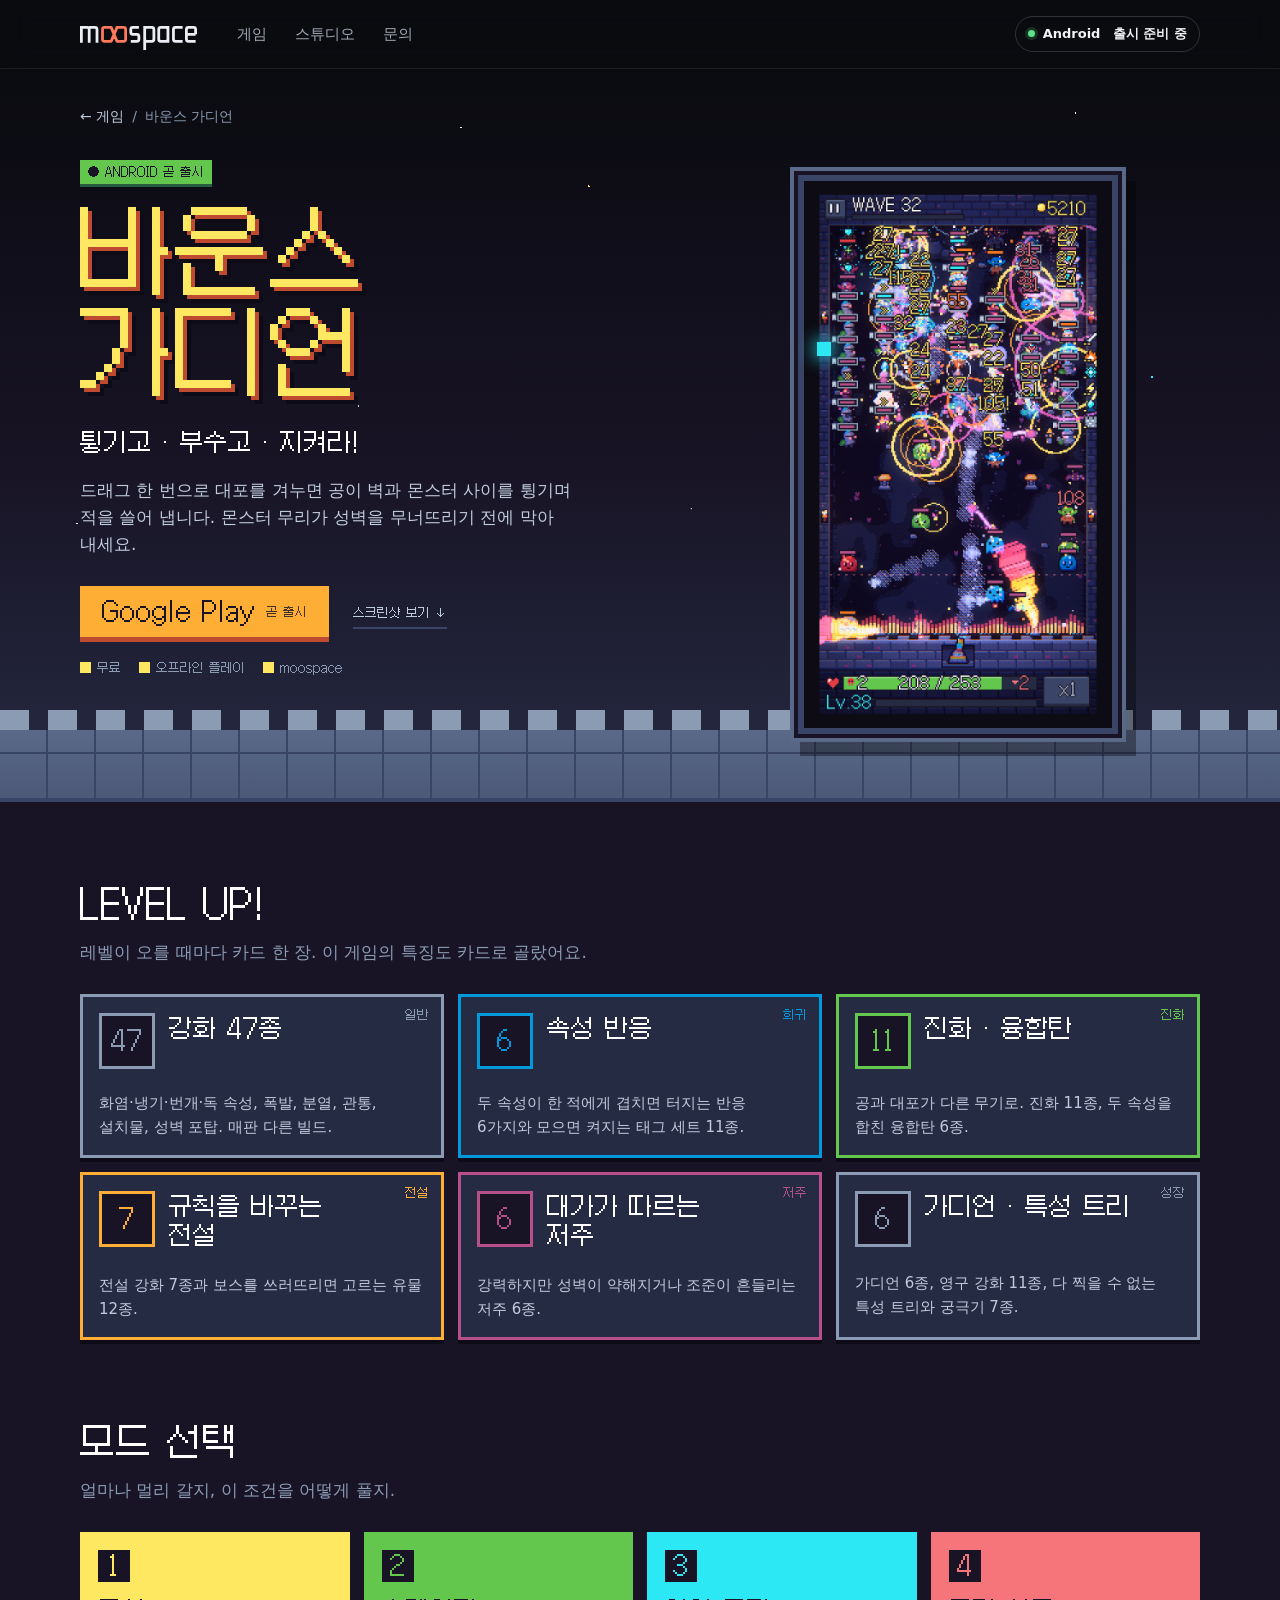
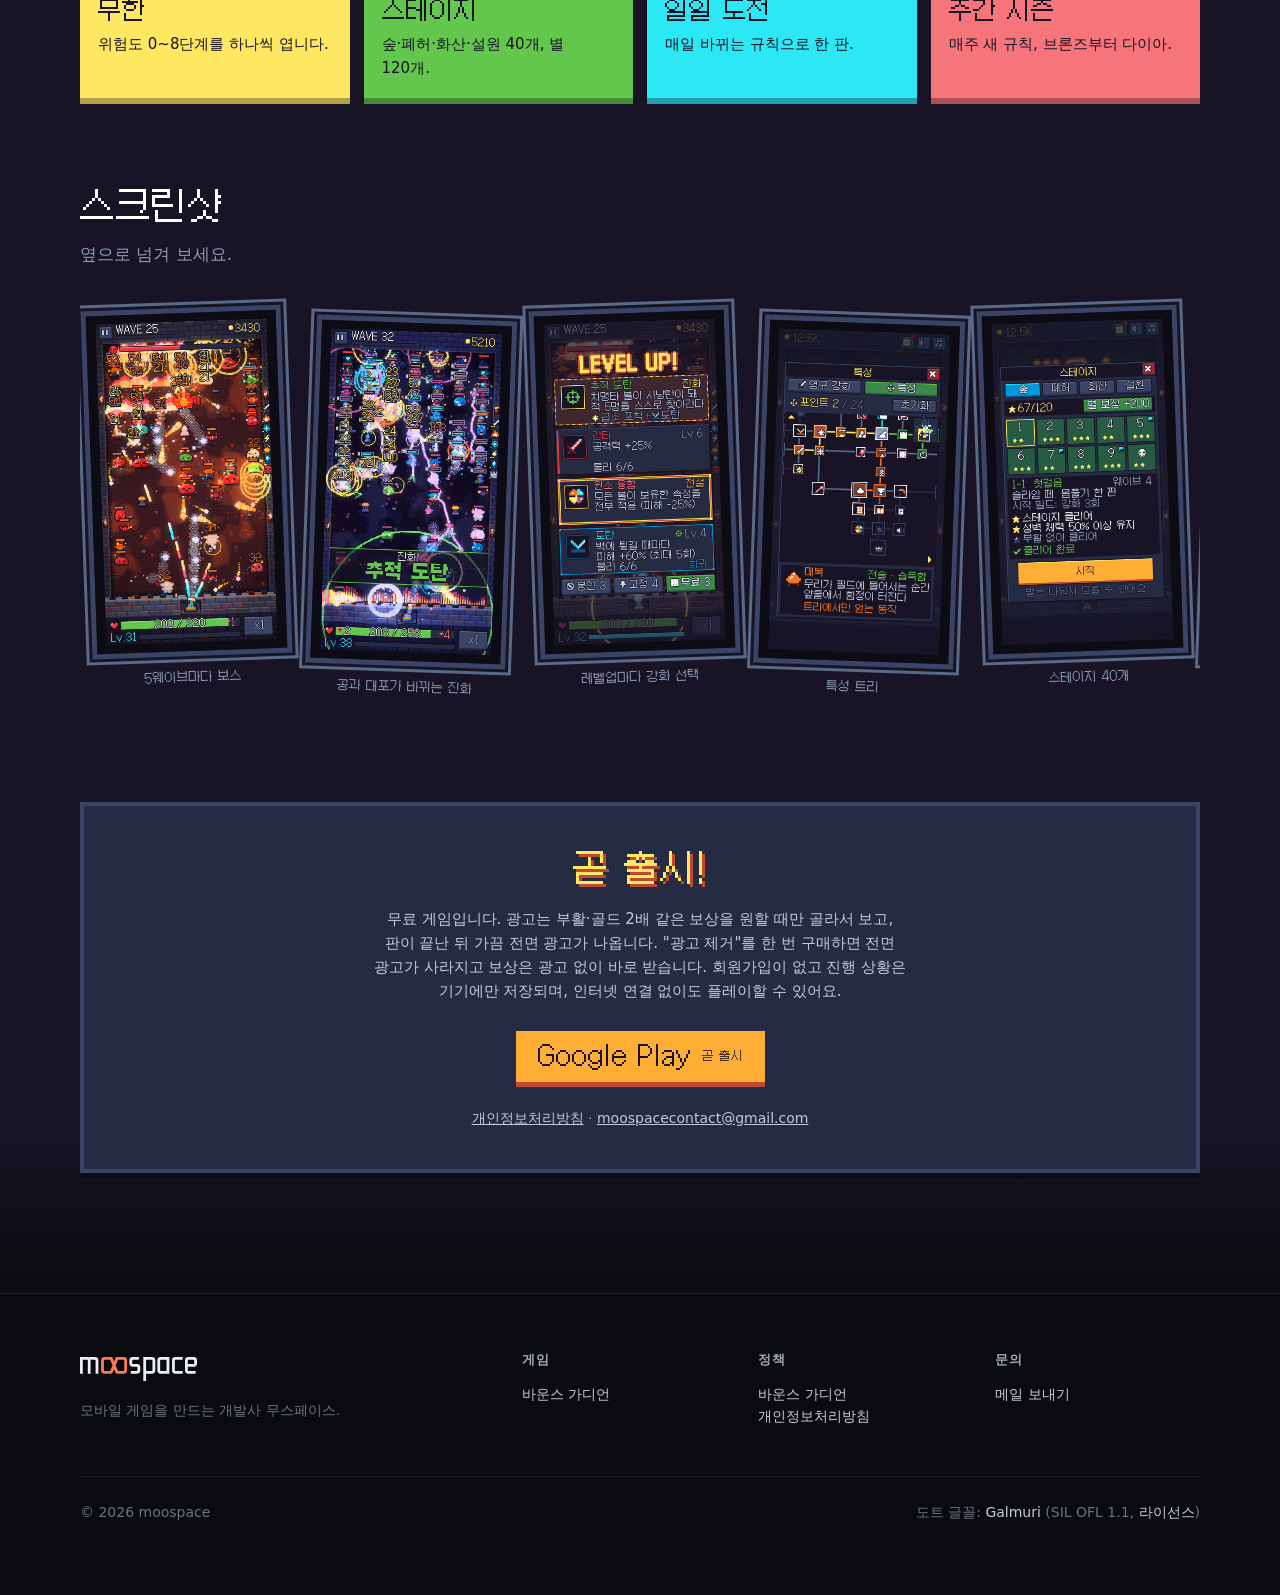
==== commit 09ed6b7b: "Studio logo: coral m∞space wordmark and theme-aware favicon" ====
--- a/bounce-guardian/index.html
+++ b/bounce-guardian/index.html
@@ -27,7 +27,7 @@
 <body>
 <header class="head solid">
   <div class="wrap">
-    <a class="mark" href="/"><svg viewBox="0 0 32 32" aria-hidden="true"><rect x="2" y="2" width="28" height="28" rx="9" fill="none" stroke="currentColor" stroke-width="2.5"/><circle cx="20" cy="12" r="4.5" fill="currentColor"/></svg>moospace</a>
+    <a class="mark" href="/"><img src="/assets/moospace-wordmark.svg" width="117" height="24" alt="moospace"></a>
     <nav class="nav" aria-label="사이트"><a href="/#games">게임</a><a href="/#studio">스튜디오</a><a href="/#contact">문의</a></nav>
     <a class="pill" href="#play"><span class="dot"></span><span class="long">Android&nbsp;</span>출시 준비 중</a>
   </div>
@@ -118,7 +118,7 @@
   <div class="wrap">
     <div class="grid">
       <div class="brand-col">
-        <a class="mark" href="/"><svg viewBox="0 0 32 32" aria-hidden="true"><rect x="2" y="2" width="28" height="28" rx="9" fill="none" stroke="currentColor" stroke-width="2.5"/><circle cx="20" cy="12" r="4.5" fill="currentColor"/></svg>moospace</a>
+        <a class="mark" href="/"><img src="/assets/moospace-wordmark.svg" width="117" height="24" alt="moospace"></a>
         <p>모바일 게임을 만드는 개발사 무스페이스.</p>
       </div>
       <div><h4>게임</h4><ul><li><a href="/bounce-guardian/">바운스 가디언</a></li></ul></div>
--- a/assets/site.css
+++ b/assets/site.css
@@ -32,7 +32,7 @@
 .head.solid { position: sticky; top: 0; background: rgba(10, 11, 15, 0.82); -webkit-backdrop-filter: blur(14px) saturate(1.4); backdrop-filter: blur(14px) saturate(1.4); border-bottom: 1px solid var(--line); }
 .head .wrap { height: 68px; display: flex; align-items: center; gap: 24px; }
 .mark { display: inline-flex; align-items: center; gap: 10px; text-decoration: none; font-weight: 800; font-size: 18px; letter-spacing: -0.03em; }
-.mark svg { width: 26px; height: 26px; }
+.mark img { display: block; height: 24px; width: auto; margin-top: 7px; } /* the image box includes the p descender: this centres the x-height */
 .nav { display: none; gap: 28px; margin-left: 16px; font-size: 15px; }
 .nav a { color: var(--muted); text-decoration: none; transition: color .15s; }
 .nav a:hover { color: var(--text); }
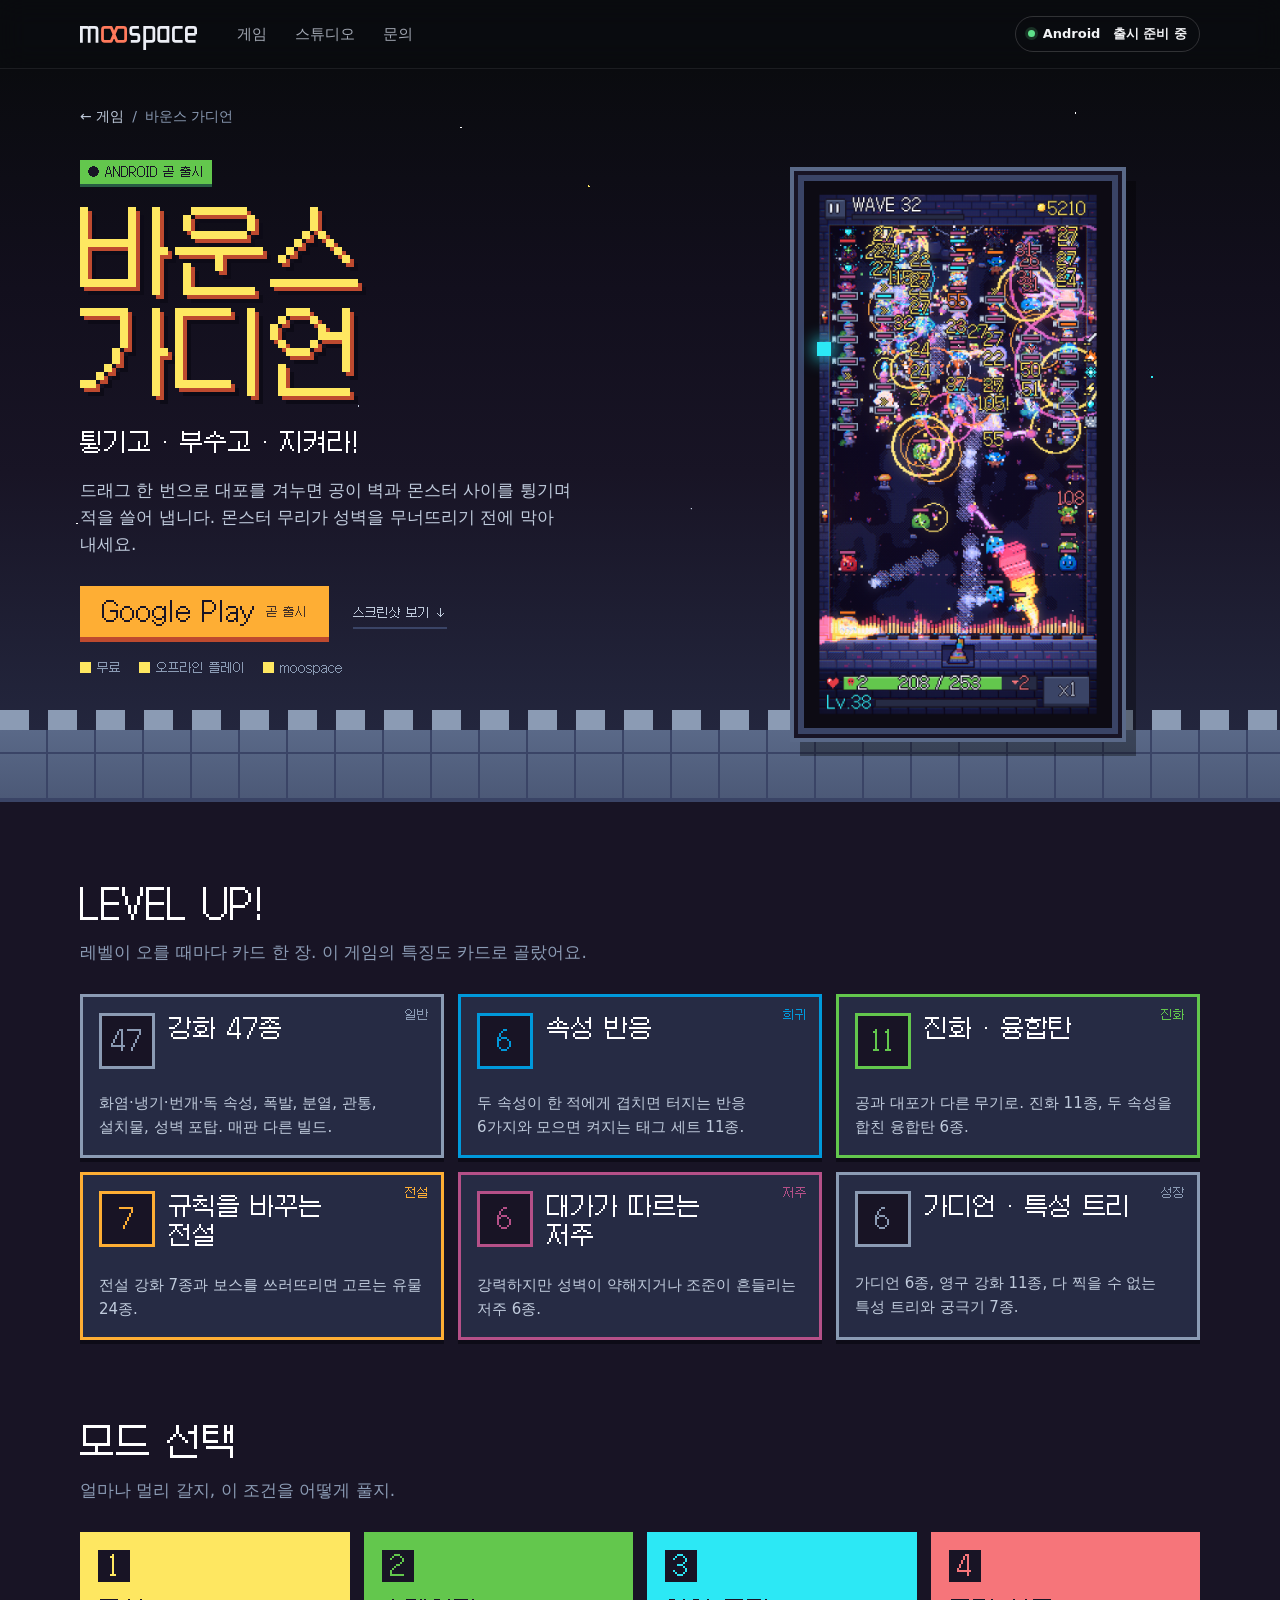
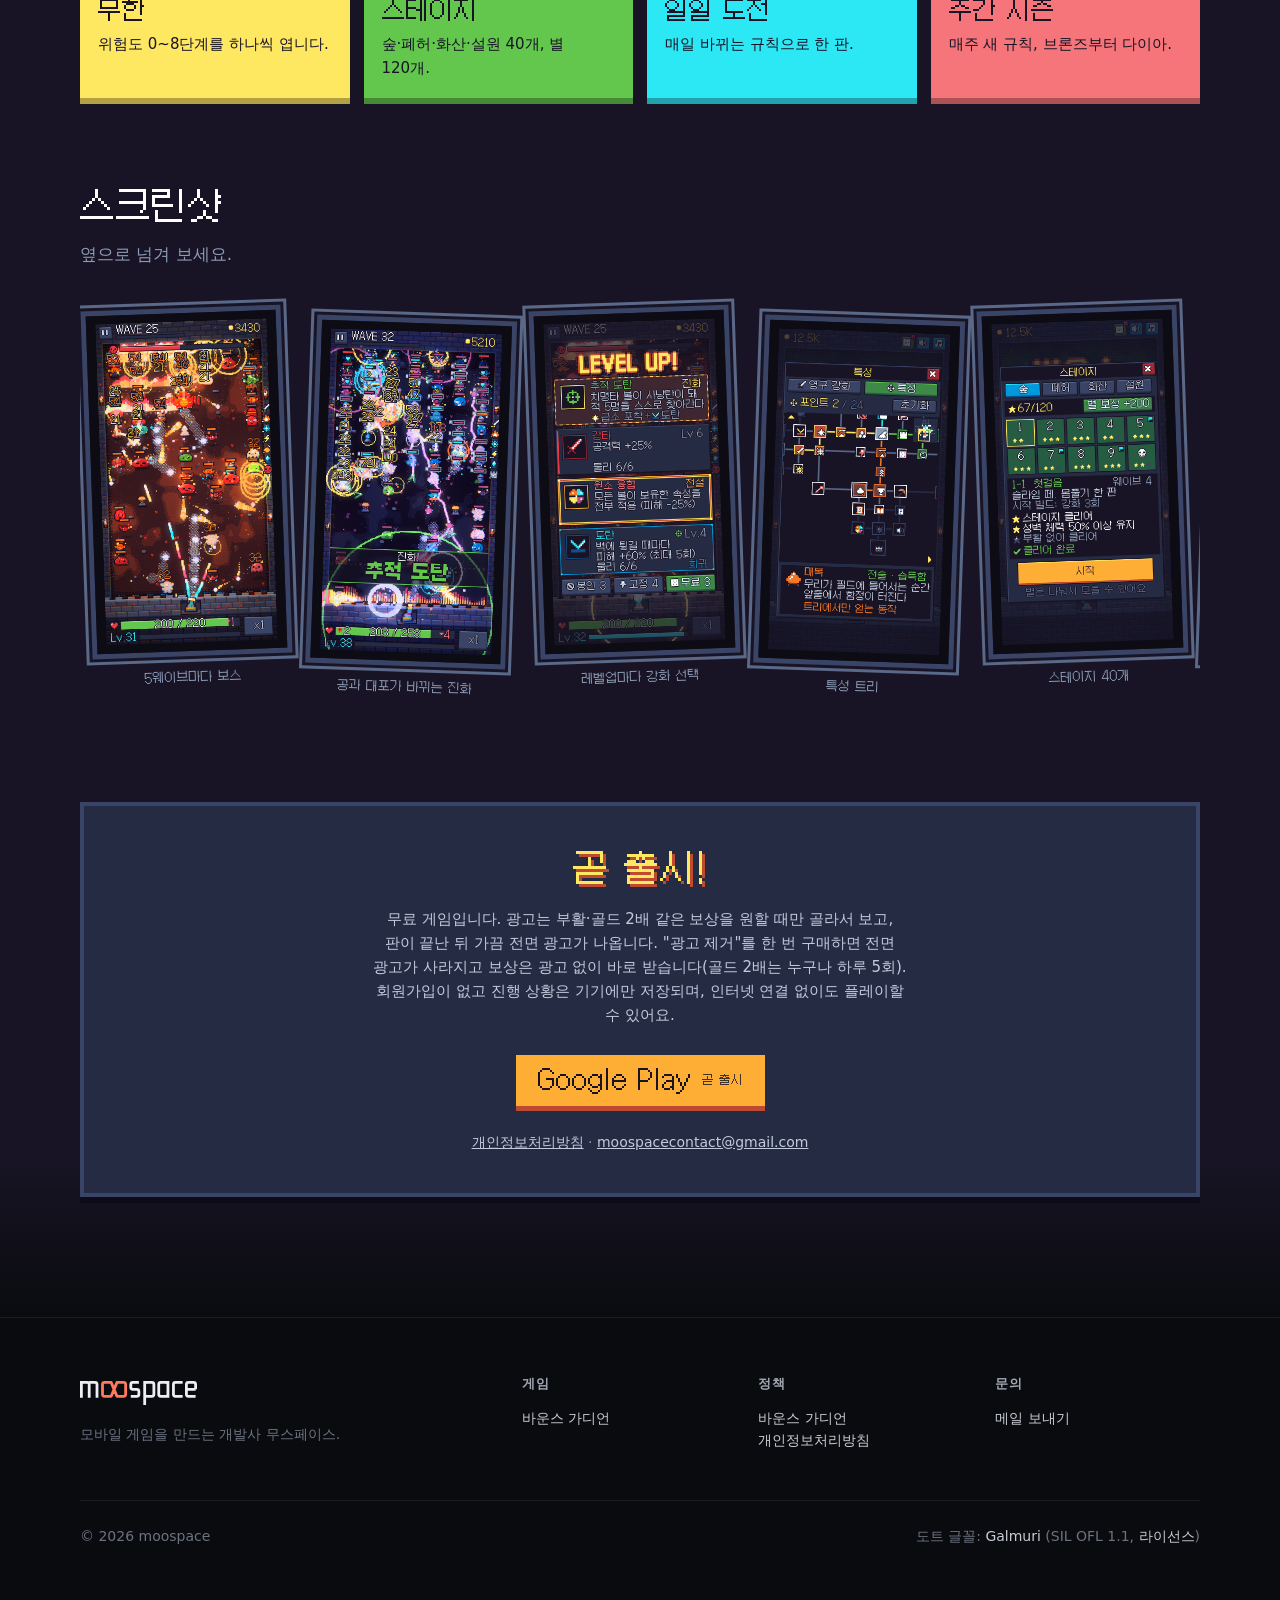
==== commit fb7d3e1a: "Bounce Guardian page: 24 relics" ====
--- a/bounce-guardian/index.html
+++ b/bounce-guardian/index.html
@@ -72,7 +72,7 @@
         <div class="lv"><div class="ic">47</div><span class="rar">일반</span><h3>강화 47종</h3><p>화염·냉기·번개·독 속성, 폭발, 분열, 관통, 설치물, 성벽 포탑. 매판 다른 빌드.</p></div>
         <div class="lv rare"><div class="ic">6</div><span class="rar">희귀</span><h3>속성 반응</h3><p>두 속성이 한 적에게 겹치면 터지는 반응 6가지와 모으면 켜지는 태그 세트 11종.</p></div>
         <div class="lv evo"><div class="ic">11</div><span class="rar">진화</span><h3>진화 · 융합탄</h3><p>공과 대포가 다른 무기로. 진화 11종, 두 속성을 합친 융합탄 6종.</p></div>
-        <div class="lv legend"><div class="ic">7</div><span class="rar">전설</span><h3>규칙을 바꾸는 전설</h3><p>전설 강화 7종과 보스를 쓰러뜨리면 고르는 유물 12종.</p></div>
+        <div class="lv legend"><div class="ic">7</div><span class="rar">전설</span><h3>규칙을 바꾸는 전설</h3><p>전설 강화 7종과 보스를 쓰러뜨리면 고르는 유물 24종.</p></div>
         <div class="lv curse"><div class="ic">6</div><span class="rar">저주</span><h3>대가가 따르는 저주</h3><p>강력하지만 성벽이 약해지거나 조준이 흔들리는 저주 6종.</p></div>
         <div class="lv"><div class="ic">6</div><span class="rar">성장</span><h3>가디언 · 특성 트리</h3><p>가디언 6종, 영구 강화 11종, 다 찍을 수 없는 특성 트리와 궁극기 7종.</p></div>
       </div>
@@ -105,7 +105,7 @@
 
     <section class="final" aria-labelledby="p-title">
       <h2 id="p-title">곧 출시!</h2>
-      <p>무료 게임입니다. 광고는 부활·골드 2배 같은 보상을 원할 때만 골라서 보고, 판이 끝난 뒤 가끔 전면 광고가 나옵니다. "광고 제거"를 한 번 구매하면 전면 광고가 사라지고 보상은 광고 없이 바로 받습니다. 회원가입이 없고 진행 상황은 기기에만 저장되며, 인터넷 연결 없이도 플레이할 수 있어요.</p>
+      <p>무료 게임입니다. 광고는 부활·골드 2배 같은 보상을 원할 때만 골라서 보고, 판이 끝난 뒤 가끔 전면 광고가 나옵니다. "광고 제거"를 한 번 구매하면 전면 광고가 사라지고 보상은 광고 없이 바로 받습니다(골드 2배는 누구나 하루 5회). 회원가입이 없고 진행 상황은 기기에만 저장되며, 인터넷 연결 없이도 플레이할 수 있어요.</p>
       <!-- GOOGLE PLAY: replace with the official badge after launch (see the comment at the top) -->
       <div class="pbtns"><span class="pbtn" aria-disabled="true">Google Play <small>곧 출시</small></span></div>
       <p class="fine"><a href="/bounce-guardian/privacy.html">개인정보처리방침</a> · <a href="mailto:moospacecontact@gmail.com">moospacecontact@gmail.com</a></p>
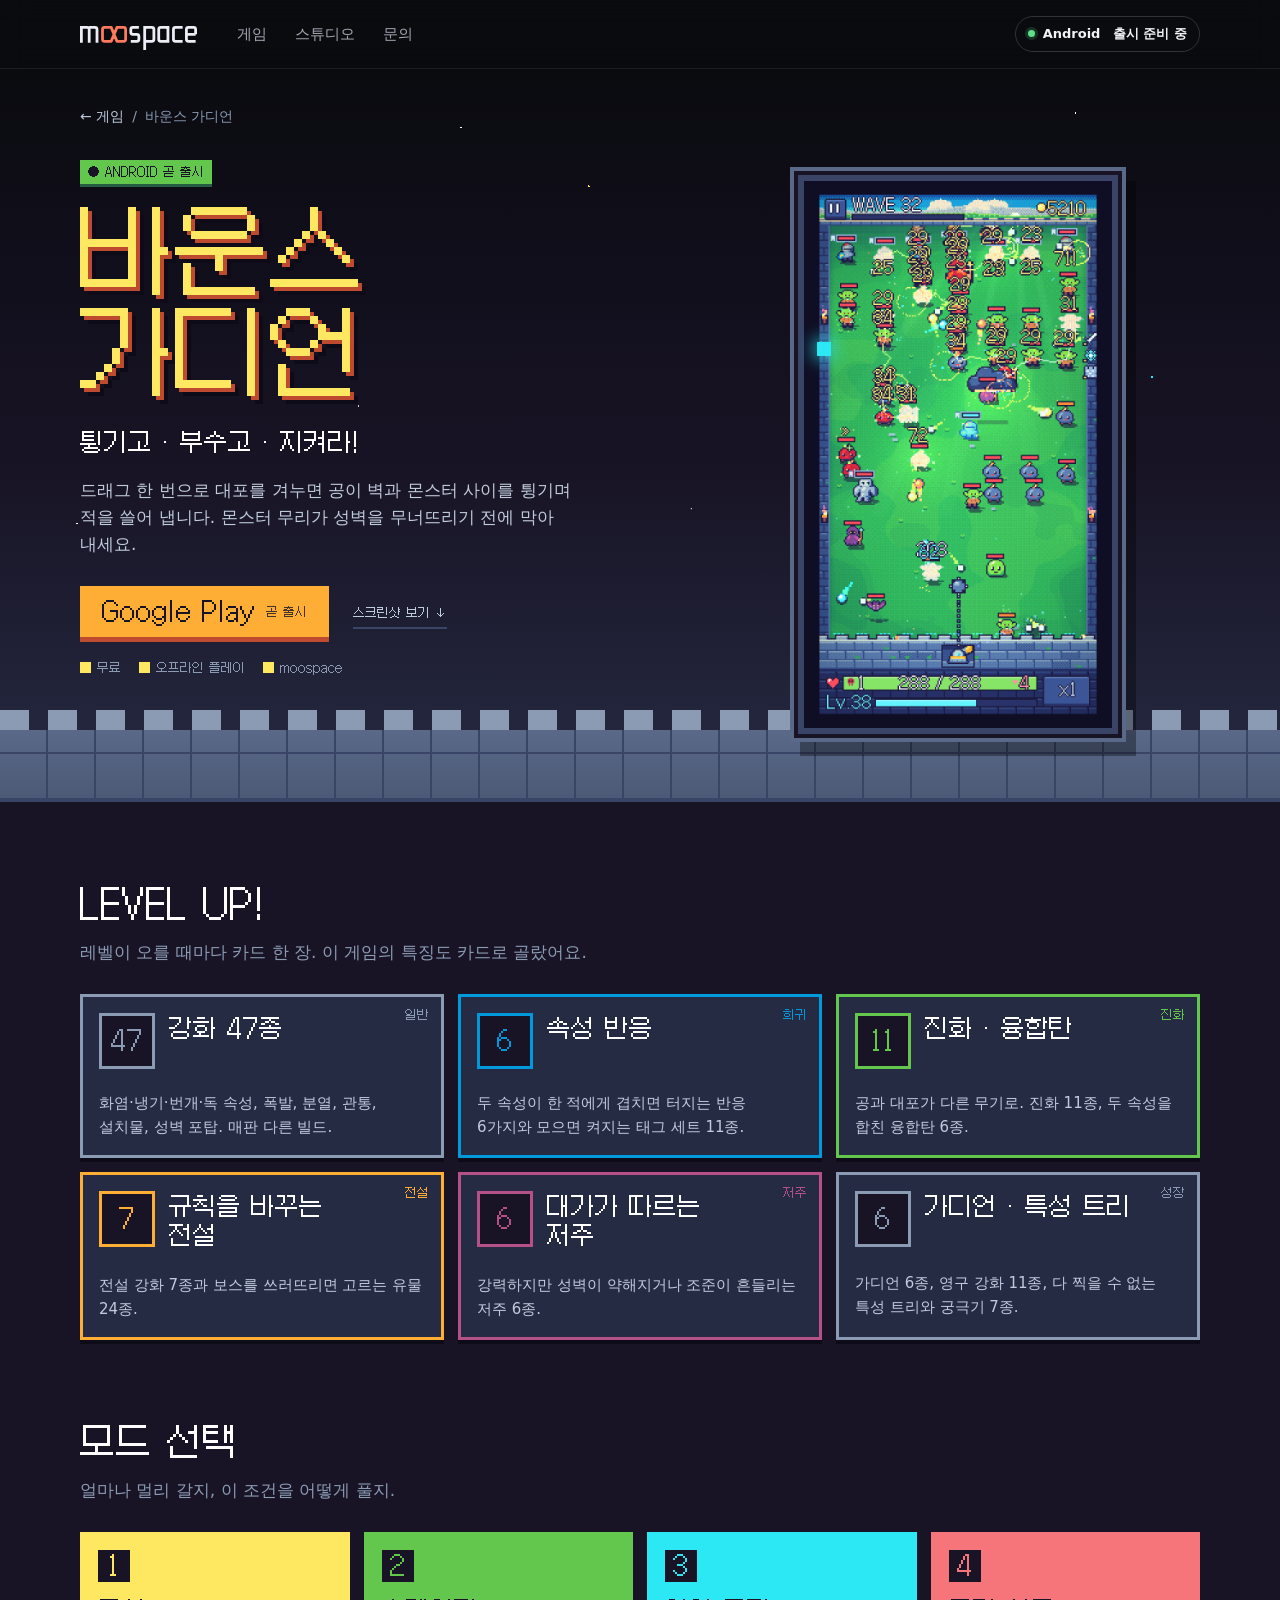
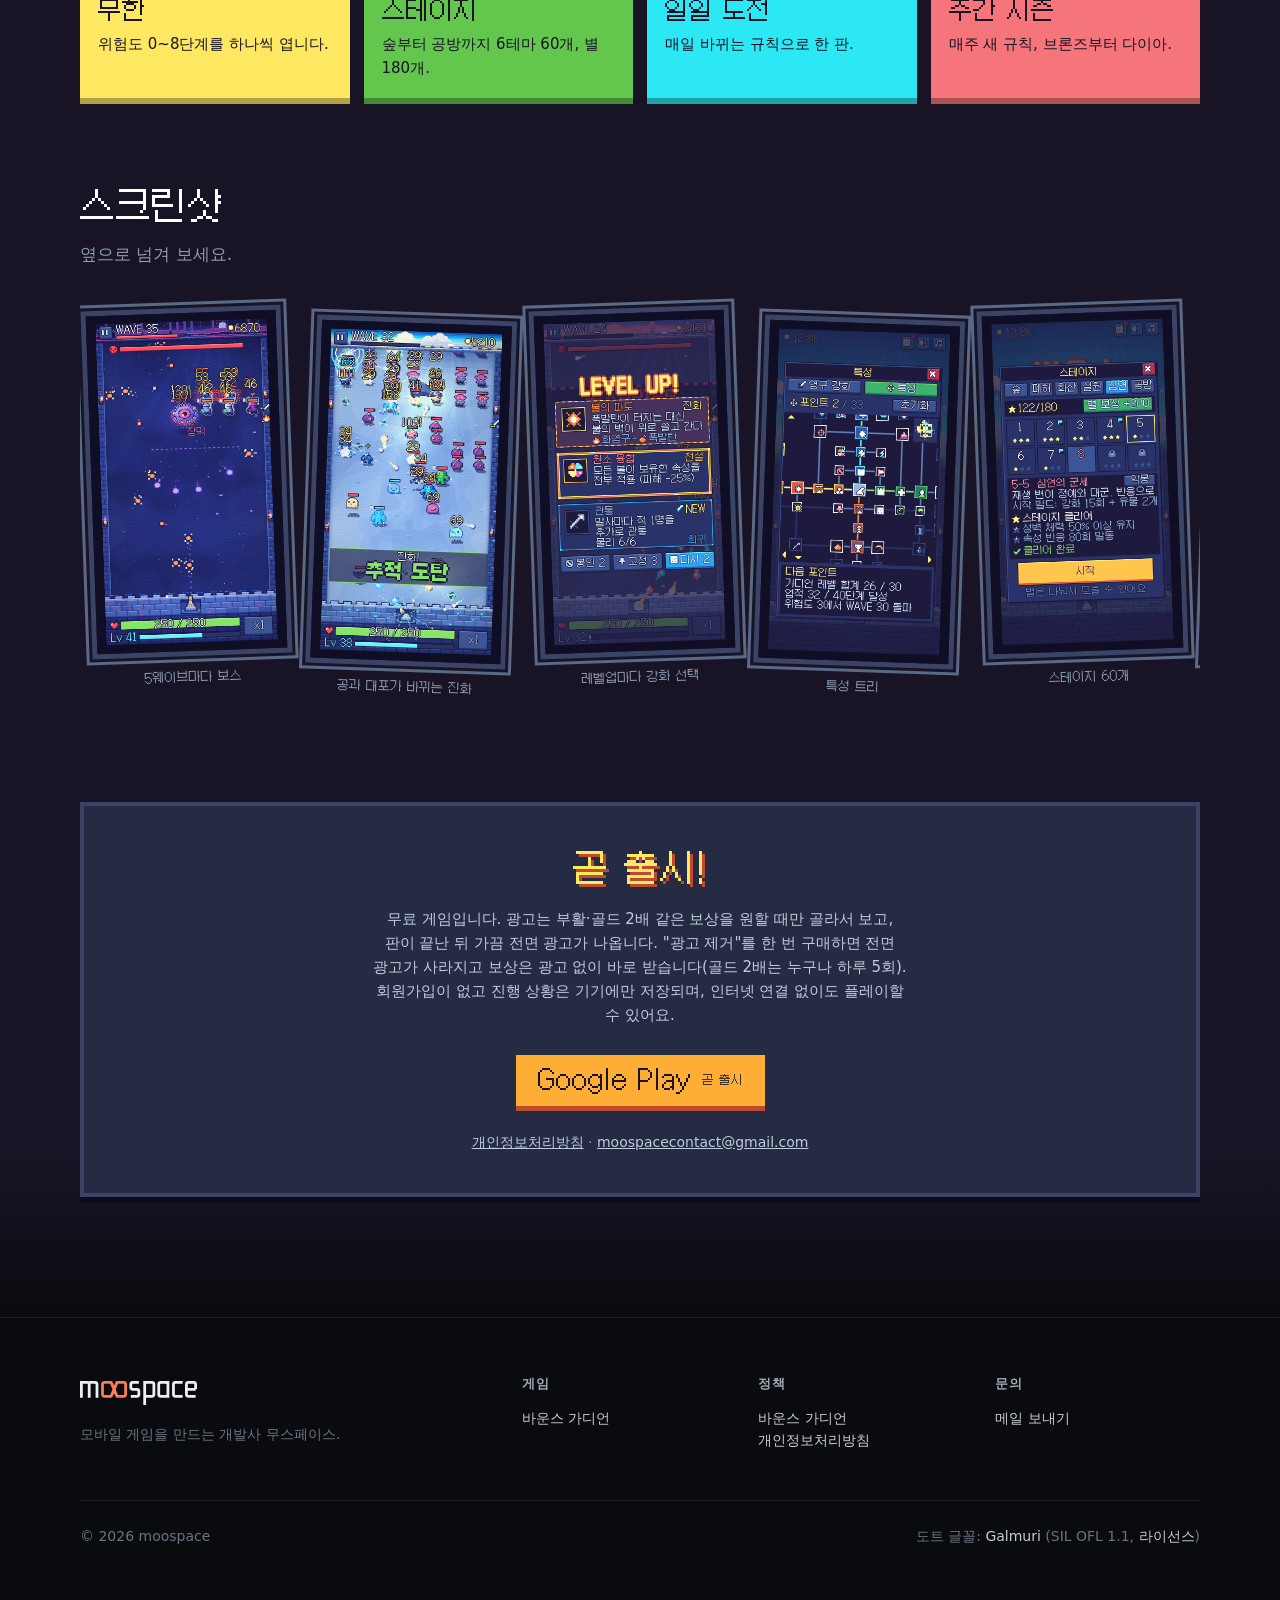
==== commit 304be91b: "Bounce Guardian page: new look screenshots and icon" ====
--- a/bounce-guardian/index.html
+++ b/bounce-guardian/index.html
@@ -83,7 +83,7 @@
       <p class="lead">얼마나 멀리 갈지, 이 조건을 어떻게 풀지.</p>
       <div class="modes">
         <div class="mode" style="--c:#fee761"><b>1</b><h3>무한</h3><p>위험도 0~8단계를 하나씩 엽니다.</p></div>
-        <div class="mode" style="--c:#63c74d"><b>2</b><h3>스테이지</h3><p>숲·폐허·화산·설원 40개, 별 120개.</p></div>
+        <div class="mode" style="--c:#63c74d"><b>2</b><h3>스테이지</h3><p>숲부터 공방까지 6테마 60개, 별 180개.</p></div>
         <div class="mode" style="--c:#2ce8f5"><b>3</b><h3>일일 도전</h3><p>매일 바뀌는 규칙으로 한 판.</p></div>
         <div class="mode" style="--c:#f6757a"><b>4</b><h3>주간 시즌</h3><p>매주 새 규칙, 브론즈부터 다이아.</p></div>
       </div>
@@ -93,11 +93,11 @@
       <h2 id="s-title">스크린샷</h2>
       <p class="lead">옆으로 넘겨 보세요.</p>
       <div class="shots">
-        <figure><div class="pframe"><img src="/bounce-guardian/img/shot-2-boss.png" width="720" height="1280" alt="보스전: 용암 드레이크와 3연장포"></div><figcaption>5웨이브마다 보스</figcaption></figure>
+        <figure><div class="pframe"><img src="/bounce-guardian/img/shot-2-boss.png" width="720" height="1280" alt="보스전: 심연의 공허의 눈"></div><figcaption>5웨이브마다 보스</figcaption></figure>
         <figure><div class="pframe"><img src="/bounce-guardian/img/shot-7-evolution.png" width="720" height="1280" alt="진화 획득 연출" loading="lazy"></div><figcaption>공과 대포가 바뀌는 진화</figcaption></figure>
         <figure><div class="pframe"><img src="/bounce-guardian/img/shot-3-levelup.png" width="720" height="1280" alt="레벨업 강화 카드: 진화·전설·희귀" loading="lazy"></div><figcaption>레벨업마다 강화 선택</figcaption></figure>
         <figure><div class="pframe"><img src="/bounce-guardian/img/shot-4-tree.png" width="720" height="1280" alt="특성 트리 화면" loading="lazy"></div><figcaption>특성 트리</figcaption></figure>
-        <figure><div class="pframe"><img src="/bounce-guardian/img/shot-5-stages.png" width="720" height="1280" alt="스테이지 목록 화면" loading="lazy"></div><figcaption>스테이지 40개</figcaption></figure>
+        <figure><div class="pframe"><img src="/bounce-guardian/img/shot-5-stages.png" width="720" height="1280" alt="스테이지 목록 화면" loading="lazy"></div><figcaption>스테이지 60개</figcaption></figure>
         <figure><div class="pframe"><img src="/bounce-guardian/img/shot-8-guardian.png" width="720" height="1280" alt="가디언 목록 화면" loading="lazy"></div><figcaption>가디언 6종</figcaption></figure>
         <figure><div class="pframe"><img src="/bounce-guardian/img/shot-6-home.png" width="720" height="1280" alt="홈 화면" loading="lazy"></div><figcaption>홈</figcaption></figure>
       </div>
